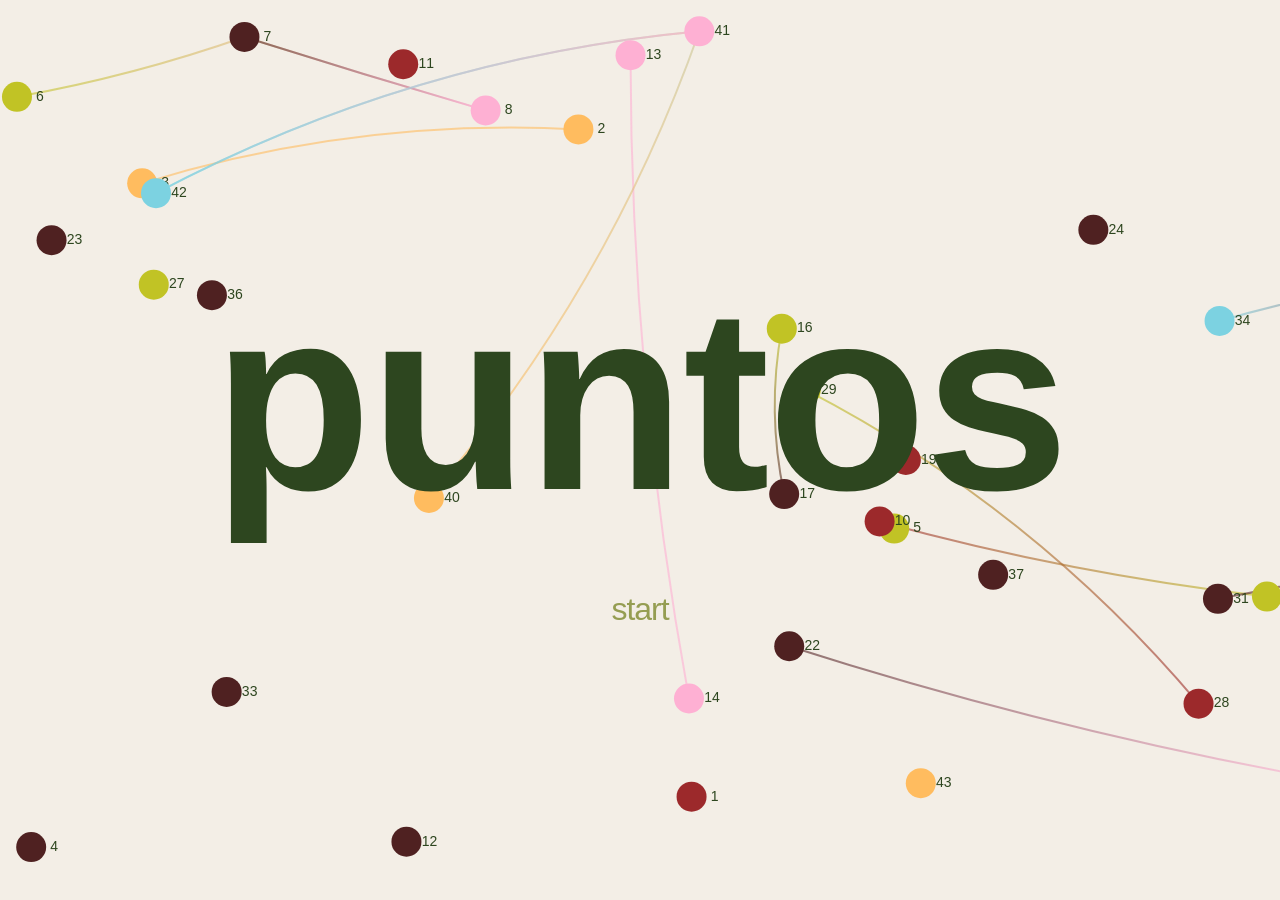
==== index.html @ 8bb9cce9 "Initial commit - PUNTOS connect the dots game" ====
<!DOCTYPE html>
<html lang="en">
<head>
    <meta charset="UTF-8">
    <meta name="viewport" content="width=device-width, initial-scale=1.0">
    <title>Connect the Dots Game</title>
    <style>
        @font-face {
            font-family: 'Gill Sans Ultra Bold';
            src: local('Gill Sans Ultra Bold'), local('GillSans-UltraBold');
            font-weight: 800;
            font-style: normal;
        }

        @font-face {
            font-family: 'DM Sans';
            src: url('file:///C:/Windows/Fonts/DM Sans/DM Sans Medium.ttf') format('truetype'),
                 url('file:///C:/Windows/Fonts/DM Sans/DMSans-Medium.ttf') format('truetype'),
                 url('file:///C:/Windows/Fonts/DM Sans/DMSansMedium.ttf') format('truetype'),
                 url('file:///C:/Windows/Fonts/DM Sans/DM Sans Medium.otf') format('opentype'),
                 url('file:///C:/Windows/Fonts/DM Sans/DMSans-Medium.otf') format('opentype'),
                 url('file:///C:/Windows/Fonts/DM Sans/DMSansMedium.otf') format('opentype'),
                 local('DM Sans Medium'),
                 local('DMSans-Medium');
            font-weight: 500;
            font-style: normal;
        }

        * {
            margin: 0;
            padding: 0;
            box-sizing: border-box;
        }

        body {
            font-family: 'Gill Sans MT', 'Gill Sans', sans-serif;
            background: #F3EEE6;
            min-height: 100vh;
            display: flex;
            justify-content: center;
            align-items: center;
            color: #2c3e50;
            margin: 0;
            padding: 0;
        }

        #menu-screen {
            text-align: center;
            padding: 40px;
            width: 100vw;
            height: 100vh;
            position: relative;
            overflow: hidden;
            display: flex;
            flex-direction: column;
            justify-content: center;
            align-items: center;
        }

        #background-canvas {
            position: fixed;
            top: 0;
            left: 0;
            width: 100vw;
            height: 100vh;
            z-index: -1;
            pointer-events: none;
        }

        #menu-screen h1,
        #menu-screen .subtitle,
        #menu-screen .difficulty-buttons {
            position: relative;
            z-index: 10;
        }

        h1 {
            font-family: 'Gill Sans Ultra Bold', 'Gill Sans', sans-serif;
            font-size: 260px;
            font-weight: 800;
            margin-bottom: 20px;
            color: #2D461F;
            letter-spacing: -2px;
            text-transform: lowercase;
        }

        .subtitle {
            font-size: 32px;
            margin-bottom: 80px;
            color: #959D52;
            font-family: 'DM Sans', sans-serif;
            font-weight: 500;
            letter-spacing: -1px;
            text-transform: lowercase;
            display: none;
        }

        .difficulty-buttons {
            display: flex;
            flex-direction: row;
            gap: 15px;
            justify-content: center;
            align-items: center;
            margin: 0 auto;
        }

        .difficulty-btn {
            padding: 20px 50px;
            font-size: 32px;
            font-family: 'DM Sans', sans-serif;
            font-weight: 500;
            background: transparent;
            color: #959D52;
            border: 2px solid transparent;
            cursor: pointer;
            transition: border 0.3s ease;
            position: relative;
            text-transform: lowercase;
            letter-spacing: -1px;
        }

        .difficulty-btn:hover {
            border: 2px solid #959D52;
        }

        .difficulty-btn.selected {
            background: #959D52;
            color: #F1E9DA;
            border: 2px solid #959D52;
        }

        .level-icon {
            position: absolute;
            top: 50%;
            left: 50%;
            transform: translate(-50%, -50%);
            width: 195px;
            height: 195px;
            opacity: 0;
            transition: opacity 0.3s ease 0.1s, transform 0.1s ease;
            pointer-events: none;
            display: none;
        }

        .difficulty-btn:hover .level-icon {
            opacity: 0;
            display: none;
        }

        .easy-btn {
            /* No special styling needed */
        }

        .medium-btn {
            /* No special styling needed */
        }

        .hard-btn {
            /* No special styling needed */
        }

        .difficulty-info {
            display: none;
        }

        #game-screen {
            display: none;
            position: relative;
            width: 100vw;
            height: 100vh;
            padding: 0;
            justify-content: center;
            align-items: center;
        }

        #game-header {
            position: absolute;
            top: 45px;
            left: 55px;
            text-align: left;
        }

        #game-header h2 {
            font-family: 'Gill Sans Ultra Bold', 'Gill Sans', sans-serif;
            font-size: 96px;
            font-weight: 800;
            margin: 0;
            margin-bottom: 10px;
            color: #2D461F;
            line-height: 1;
            white-space: nowrap;
            letter-spacing: -2px;
            text-transform: lowercase;
        }

        #progress {
            position: relative;
            font-family: 'DM Sans', sans-serif;
            font-size: 32px;
            font-weight: 500;
            background: transparent;
            color: #959D52;
            padding: 0;
            padding-left: 30px;
            margin: 0;
            border-radius: 0;
            text-align: left;
            white-space: nowrap;
            letter-spacing: -1px;
            text-transform: lowercase;
        }

        #progress::before {
            content: '';
            position: absolute;
            left: 0;
            top: 50%;
            transform: translateY(-50%);
            width: 17px;
            height: 17px;
            background-color: #2D461F;
            border-radius: 50%;
        }

        #game-canvas {
            background: transparent;
            cursor: crosshair;
            width: 85vw;
            height: 70vh;
            max-width: 1000px;
            max-height: 600px;
            position: absolute;
            top: 50%;
            left: 50%;
            transform: translate(-50%, -50%);
        }

        #back-btn {
            position: fixed;
            top: 80px;
            right: 55px;
            margin: 0;
            padding: 12px 30px;
            font-size: 32px;
            font-family: 'DM Sans', sans-serif;
            font-weight: 500;
            background: transparent;
            color: #959D52;
            border: 2px solid transparent;
            cursor: pointer;
            transition: border 0.3s ease;
            text-transform: lowercase;
            letter-spacing: -1px;
        }

        #back-btn:hover {
            border: 2px solid #959D52;
        }

        #back-btn:hover {
            border: 2px solid #8B7355;
        }

        #completion-message {
            display: none;
            position: fixed;
            top: 50%;
            left: 50%;
            transform: translate(-50%, -50%);
            background: #ffffff;
            color: #4caf50;
            padding: 40px 60px;
            border-radius: 20px;
            box-shadow: 0 8px 32px rgba(0, 0, 0, 0.2);
            border: 3px solid #4caf50;
            text-align: center;
            font-size: 2em;
            font-weight: bold;
            animation: popIn 0.5s ease;
        }

        @keyframes popIn {
            0% {
                transform: translate(-50%, -50%) scale(0);
            }
            100% {
                transform: translate(-50%, -50%) scale(1);
            }
        }

        .dot {
            stroke: white;
            stroke-width: 2;
            cursor: pointer;
            transition: all 0.2s ease;
        }

        .dot:hover {
            r: 8;
        }

        .dot.connected {
            /* Removed brightness filter to keep dots vibrant */
        }

        .dot-number {
            font-family: 'Gill Sans MT', 'Gill Sans', sans-serif;
            font-weight: bold;
            fill: #2c3e50;
            pointer-events: none;
            user-select: none;
            font-size: 11px;
        }

        .line {
            stroke-width: 3;
            stroke-linecap: round;
            fill: none;
        }

        .illustration-line {
            stroke: #2c3e50;
            stroke-width: 2;
            stroke-linecap: round;
            fill: none;
            opacity: 0;
            transition: opacity 1s ease;
        }

        .illustration-line.revealed {
            opacity: 1;
        }
    </style>
</head>
<body>
    <!-- Menu Screen -->
    <div id="menu-screen">
        <canvas id="background-canvas"></canvas>
        <h1>PUNTOS</h1>
        <p class="subtitle">choose your level!</p>
        <div class="difficulty-buttons">
            <button class="difficulty-btn medium-btn" onclick="startGame('medium')">
                <span>start</span>
            </button>
        </div>
    </div>

    <!-- Game Screen -->
    <div id="game-screen">
        <div id="game-header">
            <h2 id="level-title">Connect the Dots</h2>
            <div id="progress">Connect: <span id="current-number">1</span> / <span id="total-dots">0</span></div>
        </div>
        <svg id="game-canvas" width="1400" height="900" viewBox="200 100 1200 1000" preserveAspectRatio="xMidYMid meet"></svg>
        <button id="back-btn" onclick="backToMenu()">back to menu</button>
    </div>

    <!-- Completion Message -->
    <div id="completion-message">
        🎉 Amazing! You did it! 🎉
    </div>

    <script>
        let currentDot = 1;
        let totalDots = 0;
        let dots = [];
        let lines = [];
        let difficulty = '';
        let isDrawing = false;
        let currentLine = null;
        let lastConnectedDot = null;
        let trailPoints = [];
        let audioContext = null;

        // Level data with dot coordinates
        const levels = {
            easy: {
                title: "easy",
                dots: []
            },
            medium: {
                title: "intermediate: cat",
                dots: [
                    {x: 624, y: 206},
                    {x: 674, y: 182},
                    {x: 700, y: 232},
                    {x: 674, y: 286},
                    {x: 640, y: 338},
                    {x: 598, y: 380},
                    {x: 548, y: 418},
                    {x: 494, y: 448},
                    {x: 446, y: 484},
                    {x: 434, y: 540},
                    {x: 466, y: 592},
                    {x: 488, y: 546},
                    {x: 526, y: 498},
                    {x: 574, y: 462},
                    {x: 630, y: 436},
                    {x: 688, y: 418},
                    {x: 748, y: 408},
                    {x: 810, y: 406},
                    {x: 870, y: 410},
                    {x: 930, y: 422},
                    {x: 988, y: 442},
                    {x: 1036, y: 458},
                    {x: 1048, y: 400},
                    {x: 1050, y: 348},
                    {x: 1058, y: 290},
                    {x: 1100, y: 328},
                    {x: 1150, y: 336},
                    {x: 1204, y: 342},
                    {x: 1240, y: 294},
                    {x: 1266, y: 332},
                    {x: 1244, y: 386},
                    {x: 1264, y: 442},
                    {x: 1254, y: 502},
                    {x: 1214, y: 548},
                    {x: 1172, y: 588},
                    {x: 1140, y: 640},
                    {x: 1110, y: 694},
                    {x: 1126, y: 748},
                    {x: 1152, y: 804},
                    {x: 1180, y: 858},
                    {x: 1206, y: 914},
                    {x: 1232, y: 968},
                    {x: 1252, y: 1020},
                    {x: 1192, y: 1020},
                    {x: 1134, y: 1012},
                    {x: 1108, y: 958},
                    {x: 1082, y: 902},
                    {x: 1054, y: 848},
                    {x: 1028, y: 802},
                    {x: 1000, y: 856},
                    {x: 974, y: 912},
                    {x: 948, y: 966},
                    {x: 920, y: 1020},
                    {x: 858, y: 1020},
                    {x: 806, y: 1014},
                    {x: 832, y: 960},
                    {x: 858, y: 904},
                    {x: 886, y: 850},
                    {x: 890, y: 810},
                    {x: 830, y: 816},
                    {x: 768, y: 816},
                    {x: 708, y: 810},
                    {x: 702, y: 838},
                    {x: 728, y: 894},
                    {x: 754, y: 948},
                    {x: 782, y: 1004},
                    {x: 746, y: 1020},
                    {x: 684, y: 1020},
                    {x: 650, y: 978},
                    {x: 622, y: 922},
                    {x: 596, y: 868},
                    {x: 570, y: 812},
                    {x: 542, y: 836},
                    {x: 516, y: 892},
                    {x: 490, y: 946},
                    {x: 462, y: 1002},
                    {x: 412, y: 1020},
                    {x: 352, y: 1020},
                    {x: 354, y: 980},
                    {x: 380, y: 924},
                    {x: 408, y: 870},
                    {x: 434, y: 814},
                    {x: 460, y: 760},
                    {x: 484, y: 706},
                    {x: 432, y: 672},
                    {x: 390, y: 628},
                    {x: 360, y: 574},
                    {x: 350, y: 514},
                    {x: 366, y: 456},
                    {x: 406, y: 410},
                    {x: 458, y: 376},
                    {x: 510, y: 346},
                    {x: 558, y: 308},
                    {x: 596, y: 260}
                ]
            },
            hard: {
                title: "hard",
                dots: []
            }
        };

        // Initialize audio context for sound effects
        function initAudio() {
            if (!audioContext) {
                audioContext = new (window.AudioContext || window.webkitAudioContext)();
            }
        }

        // Play specific melodic sequence for final animation
        // Inspired by Einaudi's "Experience" - clear narrative arc
        function playFinalMelodyNote(index) {
            initAudio();

            const now = audioContext.currentTime;
            const duration = 2.2;

            // Melody with emotional arc: peaceful beginning → building → climax → resolution
            const melodySequence = [
                // BEGINNING - Peaceful and simple (measures 1-4)
                [220.00, 329.63, 440.00],    // Am: A3, E4, A4 - opening, tranquil
                [220.00, 329.63, 440.00],    // Am - establishing peace
                [174.61, 261.63, 349.23],    // F: F3, C4, F4 - gentle warmth
                [196.00, 293.66, 392.00],    // G: G3, D4, G4 - subtle lift

                // DEVELOPMENT - Adding emotion (measures 5-8)
                [220.00, 329.63, 440.00],    // Am - returning with feeling
                [261.63, 392.00, 523.25],    // C: C4, G4, C5 - brightening
                [293.66, 440.00, 587.33],    // Dm: D4, A4, D5 - deepening emotion
                [329.63, 493.88, 659.25],    // Em: E4, B4, E5 - rising intensity

                // CLIMAX - Emotional peak (measures 9-12)
                [349.23, 523.25, 698.46],    // F: F4, C5, F5 - powerful
                [392.00, 587.33, 783.99],    // G: G4, D5, G5 - soaring
                [440.00, 659.25, 880.00],    // Am: A4, E5, A5 - PEAK moment
                [392.00, 587.33, 783.99],    // G - sustaining the emotion

                // RESOLUTION - Gentle return home (measures 13-16)
                [349.23, 523.25, 698.46],    // F - beginning descent
                [261.63, 392.00, 523.25],    // C - calming down
                [293.66, 440.00, 587.33],    // Dm - settling
                [220.00, 329.63, 440.00],    // Am - peaceful resolution, home
            ];

            // Cycle through the melody sequence
            const notes = melodySequence[index % melodySequence.length];

            // Dynamic volume based on position in arc (crescendo to climax, then diminuendo)
            const arcPosition = index % melodySequence.length;
            let dynamicMultiplier = 1.0;
            if (arcPosition < 4) dynamicMultiplier = 0.7; // quiet beginning
            else if (arcPosition < 8) dynamicMultiplier = 0.9; // building
            else if (arcPosition < 12) dynamicMultiplier = 1.2; // climax (louder)
            else dynamicMultiplier = 0.8; // resolution (gentle)

            notes.forEach((frequency, noteIndex) => {
                const harmonics = [1, 2, 3, 4];
                const volumes = [1, 0.4, 0.25, 0.15];

                harmonics.forEach((harmonic, idx) => {
                    const osc = audioContext.createOscillator();
                    const gain = audioContext.createGain();

                    osc.type = 'sine';
                    osc.frequency.value = frequency * harmonic;

                    const volume = volumes[idx] * 0.028 * dynamicMultiplier;
                    const noteDelay = noteIndex * 0.05;

                    gain.gain.setValueAtTime(0, now + noteDelay);
                    gain.gain.linearRampToValueAtTime(volume, now + noteDelay + 0.025);
                    gain.gain.exponentialRampToValueAtTime(volume * 0.5, now + noteDelay + 0.25);
                    gain.gain.exponentialRampToValueAtTime(0.001, now + noteDelay + duration);

                    osc.connect(gain);
                    gain.connect(audioContext.destination);

                    osc.start(now + noteDelay);
                    osc.stop(now + noteDelay + duration);
                });
            });
        }

        // Play mystical angelic harp sound
        function playHarpSound() {
            initAudio();

            const now = audioContext.currentTime;
            const duration = 2.0; // Longer for more ethereal, angelic sound

            // Mystical and angelic chord voicings - softer, more open intervals
            const angelicChords = [
                [261.63, 293.66, 392.00], // Csus2: C4, D4, G4 - open and airy
                [293.66, 392.00, 440.00], // Dsus4: D4, G4, A4 - suspended, dreamy
                [329.63, 392.00, 493.88], // Em: E4, G4, B4 - contemplative
                [220.00, 277.18, 329.63, 493.88], // Aadd9: A3, C#4, E4, B4 - shimmering
                [349.23, 440.00, 523.25], // Fmaj: F4, A4, C5 - warm and gentle
                [392.00, 440.00, 587.33], // Gsus2: G4, A4, D5 - floating
                [220.00, 261.63, 329.63, 392.00], // Am7: A3, C4, E4, G4 - mystical
                [293.66, 349.23, 440.00, 523.25], // Dm7: D4, F4, A4, C5 - introspective
                [246.94, 293.66, 369.99], // Bsus2: B3, D4, F#4 - ethereal
                [174.61, 220.00, 261.63], // Fsus2: F3, A3, C4 - deep and calm
                [196.00, 246.94, 293.66, 392.00], // Gmaj7: G3, B3, D4, G4 - celestial
                [164.81, 207.65, 261.63], // Esus2: E3, F#3, C4 - mysterious
                [233.08, 293.66, 349.23], // Bbsus2: Bb3, D4, F4 - soft
                [207.65, 261.63, 329.63], // Asus2: A3, C4, E4 - peaceful
                [277.18, 349.23, 440.00], // C#sus2: C#4, F4, A4 - dreamy
            ];

            // Random selection for unpredictable, mystical feel
            const randomIndex = Math.floor(Math.random() * angelicChords.length);
            const notes = angelicChords[randomIndex];

            notes.forEach((frequency, noteIndex) => {
                // Fewer harmonics for softer, more angelic tone
                const harmonics = [1, 2, 3, 4];
                const volumes = [1, 0.35, 0.2, 0.12];

                harmonics.forEach((harmonic, index) => {
                    const osc = audioContext.createOscillator();
                    const gain = audioContext.createGain();

                    osc.type = 'sine'; // Pure sine for softest, most angelic sound
                    osc.frequency.value = frequency * harmonic;

                    // Very soft volume for gentle, mystical atmosphere
                    const volume = volumes[index] * 0.022;
                    const noteDelay = noteIndex * 0.06; // Slower arpeggio for more ethereal feel

                    gain.gain.setValueAtTime(0, now + noteDelay);
                    gain.gain.linearRampToValueAtTime(volume, now + noteDelay + 0.02); // Gentler attack
                    gain.gain.exponentialRampToValueAtTime(volume * 0.5, now + noteDelay + 0.2); // Softer decay
                    gain.gain.exponentialRampToValueAtTime(0.001, now + noteDelay + duration);

                    osc.connect(gain);
                    gain.connect(audioContext.destination);

                    osc.start(now + noteDelay);
                    osc.stop(now + noteDelay + duration);
                });
            });
        }

        function generateButterflyDots() {
            // Butterfly with 60 dots, excellent spacing
            const dots = [
                // Body (vertical center line) - 6 dots
                {x: 400, y: 200}, // 1 - head
                {x: 400, y: 260}, // 2
                {x: 400, y: 320}, // 3
                {x: 400, y: 380}, // 4
                {x: 400, y: 440}, // 5
                {x: 400, y: 500}, // 6 - tail

                // Left upper wing (9 dots around wing)
                {x: 360, y: 250}, // 7
                {x: 310, y: 230}, // 8
                {x: 260, y: 240}, // 9
                {x: 220, y: 270}, // 10
                {x: 200, y: 320}, // 11
                {x: 220, y: 370}, // 12
                {x: 270, y: 400}, // 13
                {x: 320, y: 400}, // 14
                {x: 360, y: 370}, // 15

                // Right upper wing (9 dots, mirror)
                {x: 440, y: 250}, // 16
                {x: 490, y: 230}, // 17
                {x: 540, y: 240}, // 18
                {x: 580, y: 270}, // 19
                {x: 600, y: 320}, // 20
                {x: 580, y: 370}, // 21
                {x: 530, y: 400}, // 22
                {x: 480, y: 400}, // 23
                {x: 440, y: 370}, // 24

                // Decorative spots on left upper wing
                {x: 280, y: 300}, // 25
                {x: 310, y: 340}, // 26

                // Decorative spots on right upper wing
                {x: 520, y: 300}, // 27
                {x: 490, y: 340}, // 28

                // Left lower wing (10 dots)
                {x: 360, y: 410}, // 29
                {x: 330, y: 440}, // 30
                {x: 300, y: 475}, // 31
                {x: 280, y: 515}, // 32
                {x: 275, y: 555}, // 33
                {x: 300, y: 585}, // 34
                {x: 340, y: 595}, // 35
                {x: 375, y: 575}, // 36
                {x: 390, y: 540}, // 37
                {x: 385, y: 500}, // 38

                // Right lower wing (10 dots, mirror)
                {x: 440, y: 410}, // 39
                {x: 470, y: 440}, // 40
                {x: 500, y: 475}, // 41
                {x: 520, y: 515}, // 42
                {x: 525, y: 555}, // 43
                {x: 500, y: 585}, // 44
                {x: 460, y: 595}, // 45
                {x: 425, y: 575}, // 46
                {x: 410, y: 540}, // 47
                {x: 415, y: 500}, // 48

                // Decorative spots on left lower wing
                {x: 320, y: 525}, // 49
                {x: 350, y: 550}, // 50

                // Decorative spots on right lower wing
                {x: 480, y: 525}, // 51
                {x: 450, y: 550}, // 52

                // Left antenna
                {x: 380, y: 180}, // 53
                {x: 360, y: 150}, // 54
                {x: 350, y: 120}, // 55

                // Back to head
                {x: 400, y: 200}, // 56

                // Right antenna
                {x: 420, y: 180}, // 57
                {x: 440, y: 150}, // 58
                {x: 450, y: 120}  // 59
            ];
            return dots;
        }

        function startGame(level) {
            difficulty = level;
            const levelData = levels[level];

            // Switch screens
            document.getElementById('menu-screen').style.display = 'none';
            document.getElementById('game-screen').style.display = 'flex';

            // Set up game
            document.getElementById('level-title').textContent = levelData.title;
            currentDot = 1;
            dots = levelData.dots;
            totalDots = dots.length;
            document.getElementById('total-dots').textContent = totalDots;
            document.getElementById('current-number').textContent = currentDot;

            // Clear and draw canvas
            const svg = document.getElementById('game-canvas');
            svg.innerHTML = '';
            lines = [];

            // Add cat detail image (only for medium/cat level)
            if (level === 'medium') {
                const catImage = document.createElementNS('http://www.w3.org/2000/svg', 'image');
                catImage.setAttribute('href', './assets/cat-outline.svg?v=3');
                catImage.setAttribute('x', '-460');
                catImage.setAttribute('y', '-396');
                catImage.setAttribute('width', '2374');
                catImage.setAttribute('height', '2157');
                catImage.setAttribute('preserveAspectRatio', 'xMidYMid meet');
                svg.appendChild(catImage);
            }

            // Colors from the animation
            const dotColors = ['#FFBC5F', '#7CD2E1', '#C1C325', '#FEB0D3', '#9C292B', '#4F2121'];

            // Draw dots with numbers
            dots.forEach((dot, index) => {
                const dotNumber = index + 1;

                // Pick a random color
                const randomColor = dotColors[Math.floor(Math.random() * dotColors.length)];

                // Create dot circle
                const circle = document.createElementNS('http://www.w3.org/2000/svg', 'circle');
                circle.setAttribute('cx', dot.x);
                circle.setAttribute('cy', dot.y);
                circle.setAttribute('r', '11');
                circle.setAttribute('fill', randomColor);
                circle.classList.add('dot');
                circle.setAttribute('data-number', dotNumber);
                svg.appendChild(circle);

                // Create number label
                const text = document.createElementNS('http://www.w3.org/2000/svg', 'text');
                text.setAttribute('x', dot.x);
                text.setAttribute('y', dot.y - 10);
                text.setAttribute('text-anchor', 'middle');
                text.setAttribute('font-size', '11');
                text.classList.add('dot-number');
                text.textContent = dotNumber;
                svg.appendChild(text);
            });

            // Add drawing event listeners
            svg.addEventListener('mousedown', startDrawing);
            svg.addEventListener('mousemove', draw);
            svg.addEventListener('mouseup', stopDrawing);
            svg.addEventListener('mouseleave', stopDrawing);

            // Touch support for mobile
            svg.addEventListener('touchstart', handleTouchStart);
            svg.addEventListener('touchmove', handleTouchMove);
            svg.addEventListener('touchend', stopDrawing);
        }

        function startDrawing(event) {
            const target = event.target;

            // If clicking on the current dot, connect it first
            if (target.classList.contains('dot')) {
                const dotNumber = parseInt(target.getAttribute('data-number'));
                if (dotNumber === currentDot) {
                    isDrawing = true;
                    connectDot(target);
                    return;
                }
            }

            // Allow starting from anywhere on canvas if we have a last connected dot
            if (lastConnectedDot && currentDot <= totalDots) {
                isDrawing = true;
            }
        }

        function draw(event) {
            if (!isDrawing) return;

            const svg = document.getElementById('game-canvas');

            // Convert screen coordinates to SVG coordinates using SVG's built-in method
            const pt = svg.createSVGPoint();
            pt.x = event.clientX;
            pt.y = event.clientY;
            const svgP = pt.matrixTransform(svg.getScreenCTM().inverse());
            const x = svgP.x;
            const y = svgP.y;

            // Add point to trail (only if moved enough to avoid too many points)
            if (trailPoints.length === 0 ||
                Math.abs(trailPoints[trailPoints.length - 1].x - x) > 10 ||
                Math.abs(trailPoints[trailPoints.length - 1].y - y) > 10) {
                trailPoints.push({x, y});
            }

            // Update or create current drawing trail
            if (currentLine) {
                // Update polyline with all trail points
                const pointsString = trailPoints.map(p => `${p.x},${p.y}`).join(' ');
                currentLine.setAttribute('points', pointsString);
            } else if (lastConnectedDot) {
                // Create temporary trail from last dot
                trailPoints = [{x: lastConnectedDot.x, y: lastConnectedDot.y}, {x, y}];
                currentLine = document.createElementNS('http://www.w3.org/2000/svg', 'polyline');
                const pointsString = trailPoints.map(p => `${p.x},${p.y}`).join(' ');
                currentLine.setAttribute('points', pointsString);
                currentLine.classList.add('line');
                currentLine.style.opacity = '0.5';
                currentLine.style.fill = 'none';
                svg.appendChild(currentLine);
            }

            // Check if hovering over the next dot
            const target = document.elementFromPoint(event.clientX, event.clientY);
            if (target && target.classList.contains('dot')) {
                const dotNumber = parseInt(target.getAttribute('data-number'));
                if (dotNumber === currentDot) {
                    connectDot(target);
                }
            }
        }

        function handleTouchStart(event) {
            event.preventDefault();
            const touch = event.touches[0];
            const target = document.elementFromPoint(touch.clientX, touch.clientY);

            // If touching the current dot, connect it first
            if (target && target.classList.contains('dot')) {
                const dotNumber = parseInt(target.getAttribute('data-number'));
                if (dotNumber === currentDot) {
                    isDrawing = true;
                    connectDot(target);
                    return;
                }
            }

            // Allow starting from anywhere on canvas if we have a last connected dot
            if (lastConnectedDot && currentDot <= totalDots) {
                isDrawing = true;
            }
        }

        function handleTouchMove(event) {
            event.preventDefault();
            if (!isDrawing) return;

            const touch = event.touches[0];
            const svg = document.getElementById('game-canvas');

            // Convert screen coordinates to SVG coordinates using SVG's built-in method
            const pt = svg.createSVGPoint();
            pt.x = touch.clientX;
            pt.y = touch.clientY;
            const svgP = pt.matrixTransform(svg.getScreenCTM().inverse());
            const x = svgP.x;
            const y = svgP.y;

            // Add point to trail
            if (trailPoints.length === 0 ||
                Math.abs(trailPoints[trailPoints.length - 1].x - x) > 10 ||
                Math.abs(trailPoints[trailPoints.length - 1].y - y) > 10) {
                trailPoints.push({x, y});
            }

            // Update or create current drawing trail
            if (currentLine) {
                const pointsString = trailPoints.map(p => `${p.x},${p.y}`).join(' ');
                currentLine.setAttribute('points', pointsString);
            } else if (lastConnectedDot) {
                trailPoints = [{x: lastConnectedDot.x, y: lastConnectedDot.y}, {x, y}];
                currentLine = document.createElementNS('http://www.w3.org/2000/svg', 'polyline');
                const pointsString = trailPoints.map(p => `${p.x},${p.y}`).join(' ');
                currentLine.setAttribute('points', pointsString);
                currentLine.classList.add('line');
                currentLine.style.opacity = '0.5';
                currentLine.style.fill = 'none';
                svg.appendChild(currentLine);
            }

            // Check if hovering over the next dot
            const target = document.elementFromPoint(touch.clientX, touch.clientY);
            if (target && target.classList.contains('dot')) {
                const dotNumber = parseInt(target.getAttribute('data-number'));
                if (dotNumber === currentDot) {
                    connectDot(target);
                }
            }
        }

        function stopDrawing() {
            isDrawing = false;
            if (currentLine) {
                currentLine.remove();
                currentLine = null;
            }
            trailPoints = [];
        }

        function connectDot(dotElement) {
            const dotNumber = parseInt(dotElement.getAttribute('data-number'));

            // Play random mystical harp sound
            playHarpSound();

            // Mark dot as connected
            dotElement.classList.add('connected');

            // Draw permanent trail to this dot (if not the first dot)
            if (currentDot > 1) {
                const svg = document.getElementById('game-canvas');

                // Get current and previous dot elements to extract colors
                const currentDotElement = dotElement;
                const previousDotElement = svg.querySelector(`.dot[data-number="${currentDot - 1}"]`);

                const currentDotColor = currentDotElement.getAttribute('fill');
                const previousDotColor = previousDotElement.getAttribute('fill');

                // Get exact coordinates of both dots
                const currentDotX = parseFloat(currentDotElement.getAttribute('cx'));
                const currentDotY = parseFloat(currentDotElement.getAttribute('cy'));
                const previousDotX = parseFloat(previousDotElement.getAttribute('cx'));
                const previousDotY = parseFloat(previousDotElement.getAttribute('cy'));

                // Remove temporary line if it exists
                if (currentLine) {
                    currentLine.remove();
                    currentLine = null;
                }

                // Create unique gradient for this line
                const gradientId = `gradient-${currentDot - 1}-${currentDot}`;
                const gradient = document.createElementNS('http://www.w3.org/2000/svg', 'linearGradient');
                gradient.setAttribute('id', gradientId);
                gradient.setAttribute('x1', previousDotX);
                gradient.setAttribute('y1', previousDotY);
                gradient.setAttribute('x2', currentDotX);
                gradient.setAttribute('y2', currentDotY);
                gradient.setAttribute('gradientUnits', 'userSpaceOnUse');

                const stop1 = document.createElementNS('http://www.w3.org/2000/svg', 'stop');
                stop1.setAttribute('offset', '0%');
                stop1.setAttribute('stop-color', previousDotColor);

                const stop2 = document.createElementNS('http://www.w3.org/2000/svg', 'stop');
                stop2.setAttribute('offset', '100%');
                stop2.setAttribute('stop-color', currentDotColor);

                gradient.appendChild(stop1);
                gradient.appendChild(stop2);
                svg.appendChild(gradient);

                // Create permanent straight line from previous dot to current dot
                const permanentLine = document.createElementNS('http://www.w3.org/2000/svg', 'line');
                permanentLine.setAttribute('x1', previousDotX);
                permanentLine.setAttribute('y1', previousDotY);
                permanentLine.setAttribute('x2', currentDotX);
                permanentLine.setAttribute('y2', currentDotY);
                permanentLine.classList.add('line');
                permanentLine.setAttribute('stroke', `url(#${gradientId})`);
                permanentLine.style.fill = 'none';
                permanentLine.style.opacity = '1';
                svg.insertBefore(permanentLine, svg.firstChild);
                lines.push(permanentLine);

                trailPoints = [];
            }

            // Update last connected dot position
            lastConnectedDot = dots[currentDot - 1];

            // Move to next dot
            currentDot++;
            document.getElementById('current-number').textContent = currentDot;

            // Check if completed
            if (currentDot > totalDots) {
                stopDrawing();
                completeGame();
            }
        }

        function completeGame() {
            const svg = document.getElementById('game-canvas');
            const allDots = svg.querySelectorAll('.dot');
            const allNumbers = svg.querySelectorAll('.dot-number');

            // Animate dots with pulse effect one by one
            let delay = 0;
            allDots.forEach((dot, index) => {
                setTimeout(() => {
                    const originalRadius = parseFloat(dot.getAttribute('r'));

                    // Play specific melody note from composed sequence
                    playFinalMelodyNote(index);

                    // Grow animation
                    dot.style.transition = 'all 0.15s ease-out';
                    dot.setAttribute('r', originalRadius * 1.6);

                    // Shrink back to original
                    setTimeout(() => {
                        dot.style.transition = 'all 0.15s ease-in';
                        dot.setAttribute('r', originalRadius);
                    }, 150);

                    // If this is the last dot, transition to final image
                    if (index === allDots.length - 1) {
                        setTimeout(() => {
                            // Hide all dots and numbers
                            allDots.forEach(d => d.style.opacity = '0');
                            allNumbers.forEach(n => n.style.opacity = '0');

                            // Hide lines with fade out
                            lines.forEach(line => {
                                line.style.transition = 'opacity 0.5s ease';
                                line.style.opacity = '0';
                            });

                            // Hide the background cat outline image
                            const bgImage = svg.querySelector('image');
                            if (bgImage) {
                                bgImage.style.transition = 'opacity 0.5s ease';
                                bgImage.style.opacity = '0';
                            }

                            // Show final cat image with fade in
                            setTimeout(() => {
                                const finalImage = document.createElementNS('http://www.w3.org/2000/svg', 'image');
                                finalImage.setAttribute('href', './assets/cat-outline-final.svg?v=2');
                                finalImage.setAttribute('x', '-460');
                                finalImage.setAttribute('y', '-451');
                                finalImage.setAttribute('width', '2374');
                                finalImage.setAttribute('height', '2157');
                                finalImage.setAttribute('preserveAspectRatio', 'xMidYMid meet');
                                finalImage.style.opacity = '0';
                                finalImage.style.transition = 'opacity 1s ease';
                                svg.appendChild(finalImage);

                                // Trigger fade in
                                setTimeout(() => {
                                    finalImage.style.opacity = '1';
                                }, 50);
                            }, 500);
                        }, 400);
                    }
                }, delay);
                delay += 60; // 60ms delay between each dot for melodic flow
            });
        }

        function backToMenu() {
            document.getElementById('game-screen').style.display = 'none';
            document.getElementById('menu-screen').style.display = 'flex';
            document.getElementById('completion-message').style.display = 'none';

            // Reset drawing state
            isDrawing = false;
            currentLine = null;
            lastConnectedDot = null;
        }

        // Parallax effect for level icons
        document.addEventListener('mousemove', (e) => {
            const icons = document.querySelectorAll('.level-icon');
            const centerX = window.innerWidth / 2;
            const centerY = window.innerHeight / 2;

            const deltaX = (e.clientX - centerX) / centerX;
            const deltaY = (e.clientY - centerY) / centerY;

            icons.forEach(icon => {
                const moveX = deltaX * 10; // Adjust multiplier for stronger/weaker effect
                const moveY = deltaY * 10;
                icon.style.transform = `translate(calc(-50% + ${moveX}px), calc(-50% + ${moveY}px))`;
            });
        });

        // Background animation for menu screen
        const canvas = document.getElementById('background-canvas');
        const ctx = canvas.getContext('2d');
        let animationDots = [];
        let animationRunning = false;
        let connectionProgress = {};

        function resizeCanvas() {
            const dpr = window.devicePixelRatio || 1;

            // Set the actual size in memory (scaled to account for extra pixel density)
            canvas.width = window.innerWidth * dpr;
            canvas.height = window.innerHeight * dpr;

            // Set the display size (CSS pixels)
            canvas.style.width = window.innerWidth + 'px';
            canvas.style.height = window.innerHeight + 'px';

            // Scale the context to account for devicePixelRatio
            ctx.scale(dpr, dpr);
        }

        // Initialize animated dots
        function initAnimatedDots() {
            animationDots = [];
            const numDots = 45;
            const colors = ['#FFBC5F', '#7CD2E1', '#C1C325', '#FEB0D3', '#9C292B', '#4F2121'];

            for (let i = 1; i <= numDots; i++) {
                const radius = 15;
                const margin = 30; // Extra margin to keep dots well inside
                animationDots.push({
                    number: i,
                    x: Math.random() * (window.innerWidth + 800) - 200,
                    y: margin + Math.random() * (window.innerHeight - margin * 2),
                    speed: 0.8 + Math.random() * 1.2,
                    radius: radius,
                    color: colors[Math.floor(Math.random() * colors.length)],
                    connected: false
                });
            }
        }

        // Draw animated background
        function drawAnimatedBackground() {
            ctx.clearRect(0, 0, canvas.width, canvas.height);

            // Move dots
            animationDots.forEach(dot => {
                dot.x -= dot.speed;

                // Reset dot when it goes off screen
                if (dot.x < -50) {
                    const margin = 30;
                    dot.x = window.innerWidth + 50;
                    dot.y = margin + Math.random() * (window.innerHeight - margin * 2);
                    dot.connected = false;
                }
            });

            // Draw lines connecting consecutive numbers with longer sequences
            ctx.lineWidth = 2;
            ctx.globalAlpha = 0.6;

            for (let i = 0; i < animationDots.length - 1; i++) {
                const startDot = animationDots[i];

                if (startDot.x < -50 || startDot.x > window.innerWidth + 50) continue;

                // Try to create sequences of 2-5 connected dots
                const maxSequenceLength = Math.min(5, animationDots.length - i);
                let sequenceLength = 1;

                // Check how many consecutive dots are close enough to connect
                for (let j = 1; j < maxSequenceLength; j++) {
                    const currentDot = animationDots[i + j - 1];
                    const nextDot = animationDots[i + j];

                    const distance = Math.sqrt(
                        Math.pow(nextDot.x - currentDot.x, 2) +
                        Math.pow(nextDot.y - currentDot.y, 2)
                    );

                    if (distance < 650) {
                        sequenceLength = j + 1;
                    } else {
                        break;
                    }
                }

                const connectionKey = `${i}-${sequenceLength}`;

                // Draw the sequence if it has at least 2 dots
                if (sequenceLength >= 2) {
                    // Initialize or update connection progress
                    if (!connectionProgress[connectionKey]) {
                        connectionProgress[connectionKey] = 0;
                    }
                    connectionProgress[connectionKey] = Math.min(1, connectionProgress[connectionKey] + 0.05);

                    // Use a gradient of colors from the dots in the sequence
                    const gradient = ctx.createLinearGradient(
                        animationDots[i].x,
                        animationDots[i].y,
                        animationDots[i + sequenceLength - 1].x,
                        animationDots[i + sequenceLength - 1].y
                    );
                    gradient.addColorStop(0, animationDots[i].color);
                    gradient.addColorStop(1, animationDots[i + sequenceLength - 1].color);
                    ctx.strokeStyle = gradient;

                    ctx.beginPath();
                    ctx.moveTo(animationDots[i].x, animationDots[i].y);

                    // Draw organic curves between points
                    for (let j = 1; j < sequenceLength; j++) {
                        const progress = connectionProgress[connectionKey];
                        const segmentProgress = Math.max(0, Math.min(1, (progress * sequenceLength) - j + 1));

                        if (segmentProgress > 0) {
                            const currentDot = animationDots[i + j - 1];
                            const nextDot = animationDots[i + j];

                            // Calculate control point for organic curve
                            const midX = (currentDot.x + nextDot.x) / 2;
                            const midY = (currentDot.y + nextDot.y) / 2;

                            // Add slight curve offset perpendicular to the line
                            const dx = nextDot.x - currentDot.x;
                            const dy = nextDot.y - currentDot.y;
                            const dist = Math.sqrt(dx * dx + dy * dy);
                            const curveFactor = dist * 0.1; // Curve intensity

                            // Use dot numbers to create consistent but varied curves
                            const curveVariation = Math.sin(currentDot.number * 0.5) * 0.7 + 0.3;

                            const controlX = midX + (-dy / dist) * curveFactor * curveVariation;
                            const controlY = midY + (dx / dist) * curveFactor * curveVariation;

                            // Interpolate to show progressive drawing
                            const targetX = currentDot.x + (nextDot.x - currentDot.x) * segmentProgress;
                            const targetY = currentDot.y + (nextDot.y - currentDot.y) * segmentProgress;
                            const targetCtrlX = currentDot.x + (controlX - currentDot.x) * segmentProgress;
                            const targetCtrlY = currentDot.y + (controlY - currentDot.y) * segmentProgress;

                            ctx.quadraticCurveTo(targetCtrlX, targetCtrlY, targetX, targetY);
                        }
                    }

                    ctx.stroke();
                } else {
                    // Gradually fade out disconnected sequences
                    if (connectionProgress[connectionKey] && connectionProgress[connectionKey] > 0) {
                        connectionProgress[connectionKey] = Math.max(0, connectionProgress[connectionKey] - 0.05);

                        // Draw the fading connection
                        const gradient = ctx.createLinearGradient(
                            animationDots[i].x,
                            animationDots[i].y,
                            animationDots[Math.min(i + 1, animationDots.length - 1)].x,
                            animationDots[Math.min(i + 1, animationDots.length - 1)].y
                        );
                        gradient.addColorStop(0, animationDots[i].color);
                        gradient.addColorStop(1, animationDots[Math.min(i + 1, animationDots.length - 1)].color);
                        ctx.strokeStyle = gradient;

                        ctx.globalAlpha = 0.6 * connectionProgress[connectionKey];

                        ctx.beginPath();
                        ctx.moveTo(animationDots[i].x, animationDots[i].y);

                        const nextDot = animationDots[Math.min(i + 1, animationDots.length - 1)];
                        const currentDot = animationDots[i];

                        const midX = (currentDot.x + nextDot.x) / 2;
                        const midY = (currentDot.y + nextDot.y) / 2;
                        const dx = nextDot.x - currentDot.x;
                        const dy = nextDot.y - currentDot.y;
                        const dist = Math.sqrt(dx * dx + dy * dy);
                        const curveFactor = dist * 0.1;
                        const curveVariation = Math.sin(currentDot.number * 0.5) * 0.7 + 0.3;
                        const controlX = midX + (-dy / dist) * curveFactor * curveVariation;
                        const controlY = midY + (dx / dist) * curveFactor * curveVariation;

                        const progress = connectionProgress[connectionKey];
                        const targetX = currentDot.x + (nextDot.x - currentDot.x) * progress;
                        const targetY = currentDot.y + (nextDot.y - currentDot.y) * progress;
                        const targetCtrlX = currentDot.x + (controlX - currentDot.x) * progress;
                        const targetCtrlY = currentDot.y + (controlY - currentDot.y) * progress;

                        ctx.quadraticCurveTo(targetCtrlX, targetCtrlY, targetX, targetY);
                        ctx.stroke();

                        ctx.globalAlpha = 0.6;

                        // Clean up when fully faded
                        if (connectionProgress[connectionKey] <= 0) {
                            delete connectionProgress[connectionKey];
                        }
                    }
                }
            }

            // Draw dots
            ctx.globalAlpha = 1.0;
            animationDots.forEach(dot => {
                if (dot.x < window.innerWidth + 50 && dot.x > -50) {
                    // Draw circle with its unique color
                    ctx.fillStyle = dot.color;
                    ctx.beginPath();
                    ctx.arc(dot.x, dot.y, dot.radius, 0, Math.PI * 2);
                    ctx.fill();

                    // Draw number
                    ctx.fillStyle = '#2D461F';
                    ctx.font = '14px "DM Sans", sans-serif';
                    ctx.textAlign = 'center';
                    ctx.textBaseline = 'middle';
                    ctx.fillText(dot.number, dot.x + 23, dot.y);
                }
            });

            if (animationRunning) {
                requestAnimationFrame(drawAnimatedBackground);
            }
        }

        // Start/stop animation based on which screen is visible
        function startBackgroundAnimation() {
            if (!animationRunning) {
                animationRunning = true;
                resizeCanvas();
                initAnimatedDots();
                drawAnimatedBackground();
            }
        }

        function stopBackgroundAnimation() {
            animationRunning = false;
        }

        // Initialize on load
        window.addEventListener('load', () => {
            resizeCanvas();
            startBackgroundAnimation();
        });

        window.addEventListener('resize', () => {
            if (animationRunning) {
                resizeCanvas();
            }
        });

        // Override startGame to stop animation
        const originalStartGame = startGame;
        startGame = function(level) {
            stopBackgroundAnimation();
            originalStartGame(level);
        };

        // Override backToMenu to restart animation
        const originalBackToMenu = backToMenu;
        backToMenu = function() {
            originalBackToMenu();
            startBackgroundAnimation();
        };
    </script>
</body>
</html>
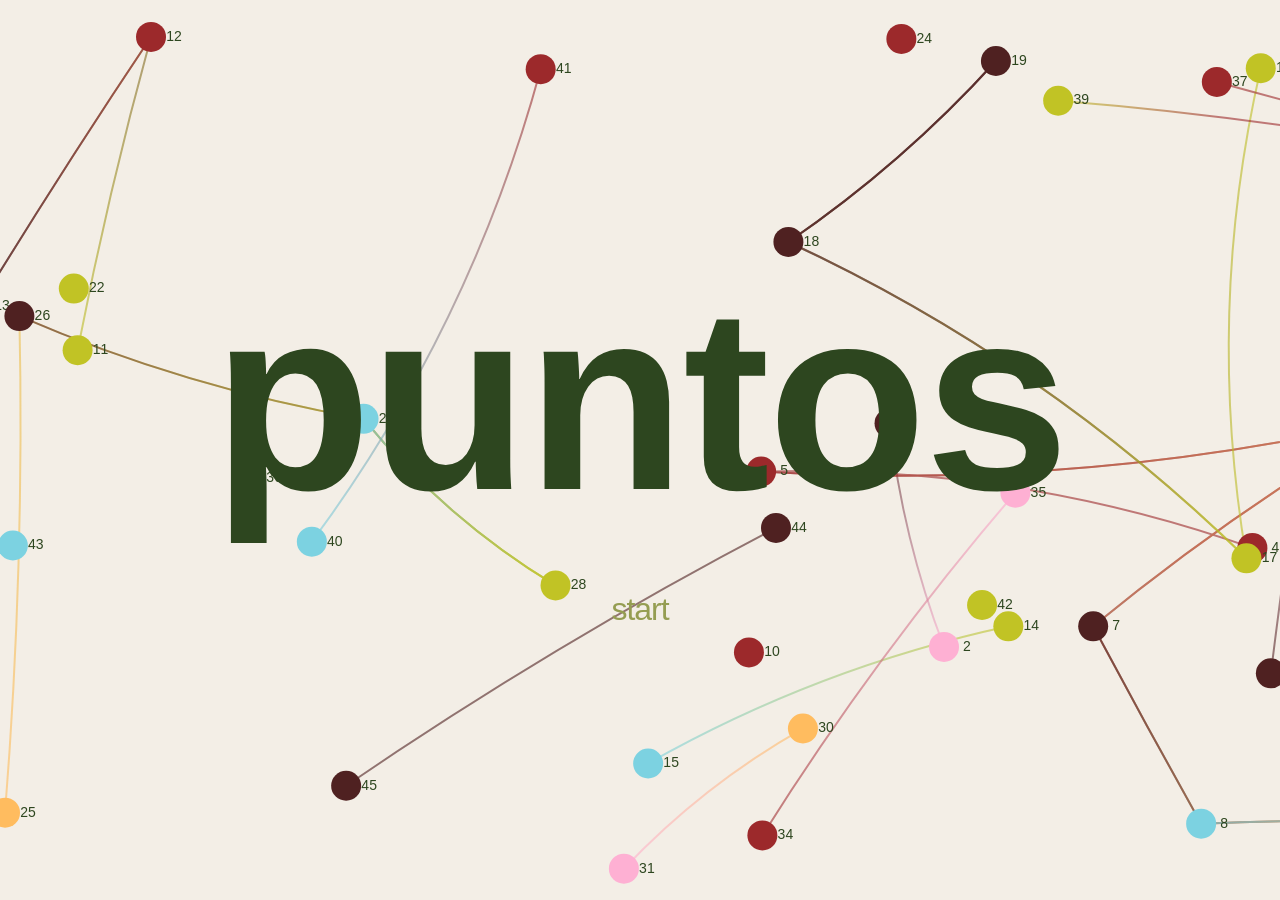
==== commit e86a4bcf: "Fix cat image position" ====
--- a/index.html
+++ b/index.html
@@ -739,7 +739,7 @@
                 const catImage = document.createElementNS('http://www.w3.org/2000/svg', 'image');
                 catImage.setAttribute('href', './assets/cat-outline.svg?v=3');
                 catImage.setAttribute('x', '-460');
-                catImage.setAttribute('y', '-396');
+                catImage.setAttribute('y', '-451');
                 catImage.setAttribute('width', '2374');
                 catImage.setAttribute('height', '2157');
                 catImage.setAttribute('preserveAspectRatio', 'xMidYMid meet');
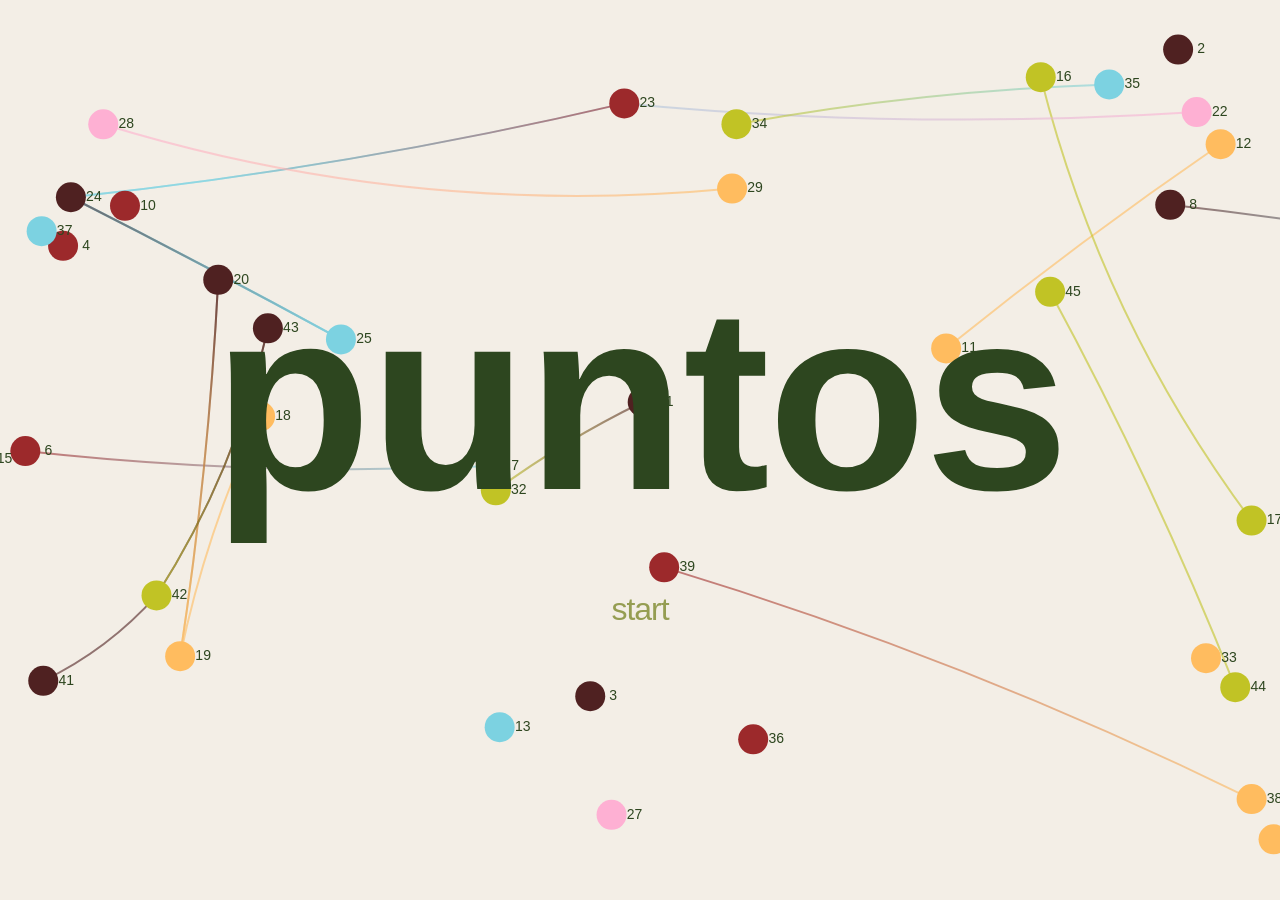
==== commit 4733eab1: "Fix: Make dots clickable by putting image behind them" ====
--- a/index.html
+++ b/index.html
@@ -734,7 +734,7 @@
             svg.innerHTML = '';
             lines = [];
 
-            // Add cat detail image (only for medium/cat level)
+            // Add cat detail image (only for medium/cat level) - insert FIRST so dots are clickable
             if (level === 'medium') {
                 const catImage = document.createElementNS('http://www.w3.org/2000/svg', 'image');
                 catImage.setAttribute('href', './assets/cat-outline.svg?v=3');
@@ -743,7 +743,8 @@
                 catImage.setAttribute('width', '2374');
                 catImage.setAttribute('height', '2157');
                 catImage.setAttribute('preserveAspectRatio', 'xMidYMid meet');
-                svg.appendChild(catImage);
+                catImage.style.pointerEvents = 'none'; // Make image non-interactive
+                svg.insertBefore(catImage, svg.firstChild); // Insert at beginning so dots are on top
             }
 
             // Colors from the animation
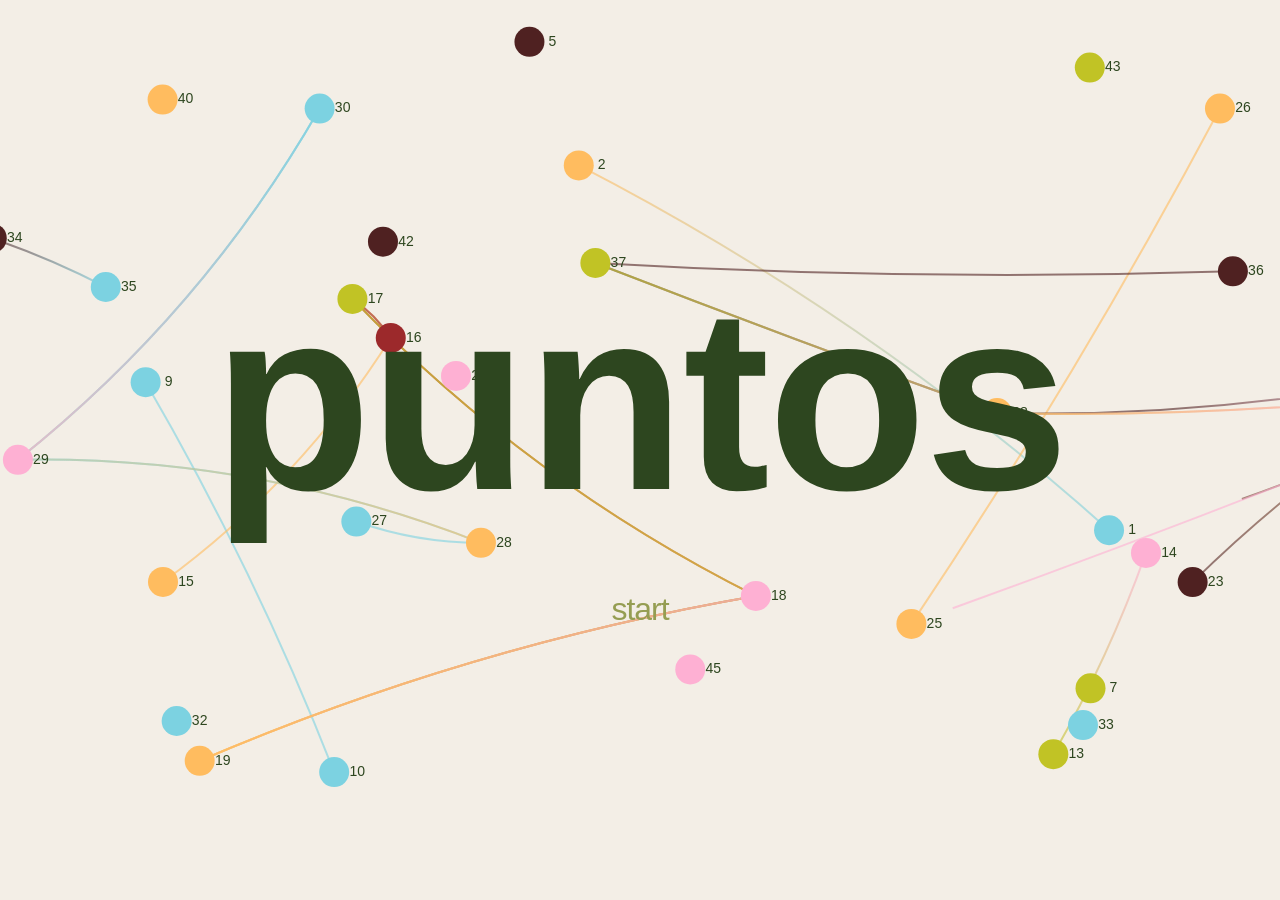
==== commit 7085904b: "Fix font paths for web deployment" ====
--- a/index.html
+++ b/index.html
@@ -14,14 +14,9 @@
 
         @font-face {
             font-family: 'DM Sans';
-            src: url('file:///C:/Windows/Fonts/DM Sans/DM Sans Medium.ttf') format('truetype'),
-                 url('file:///C:/Windows/Fonts/DM Sans/DMSans-Medium.ttf') format('truetype'),
-                 url('file:///C:/Windows/Fonts/DM Sans/DMSansMedium.ttf') format('truetype'),
-                 url('file:///C:/Windows/Fonts/DM Sans/DM Sans Medium.otf') format('opentype'),
-                 url('file:///C:/Windows/Fonts/DM Sans/DMSans-Medium.otf') format('opentype'),
-                 url('file:///C:/Windows/Fonts/DM Sans/DMSansMedium.otf') format('opentype'),
-                 local('DM Sans Medium'),
-                 local('DMSans-Medium');
+            src: local('DM Sans Medium'),
+                 local('DMSans-Medium'),
+                 local('DM Sans');
             font-weight: 500;
             font-style: normal;
         }
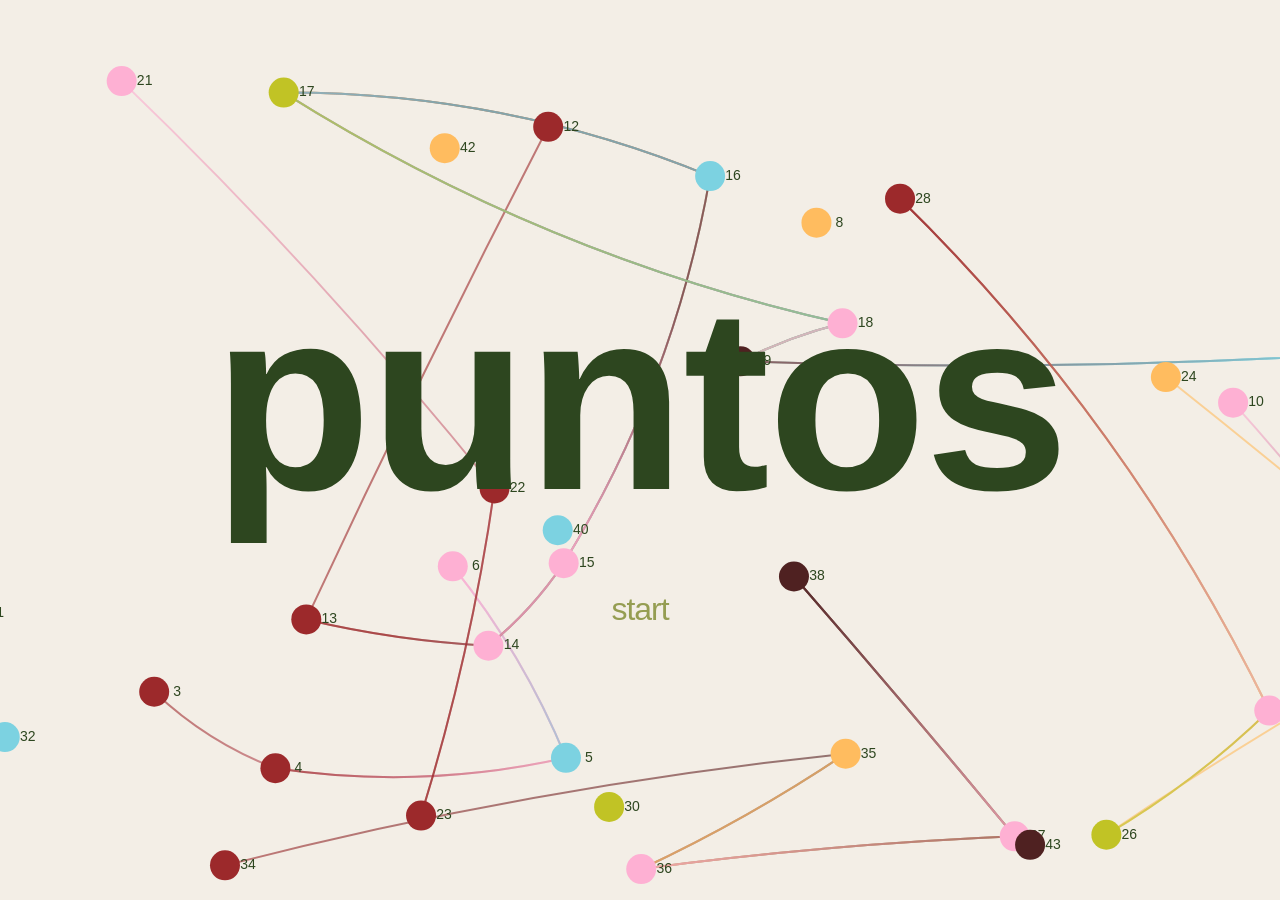
==== commit 893d7f73: "Lower cat image by 40px" ====
--- a/index.html
+++ b/index.html
@@ -734,7 +734,7 @@
                 const catImage = document.createElementNS('http://www.w3.org/2000/svg', 'image');
                 catImage.setAttribute('href', './assets/cat-outline.svg?v=3');
                 catImage.setAttribute('x', '-460');
-                catImage.setAttribute('y', '-451');
+                catImage.setAttribute('y', '-411');
                 catImage.setAttribute('width', '2374');
                 catImage.setAttribute('height', '2157');
                 catImage.setAttribute('preserveAspectRatio', 'xMidYMid meet');
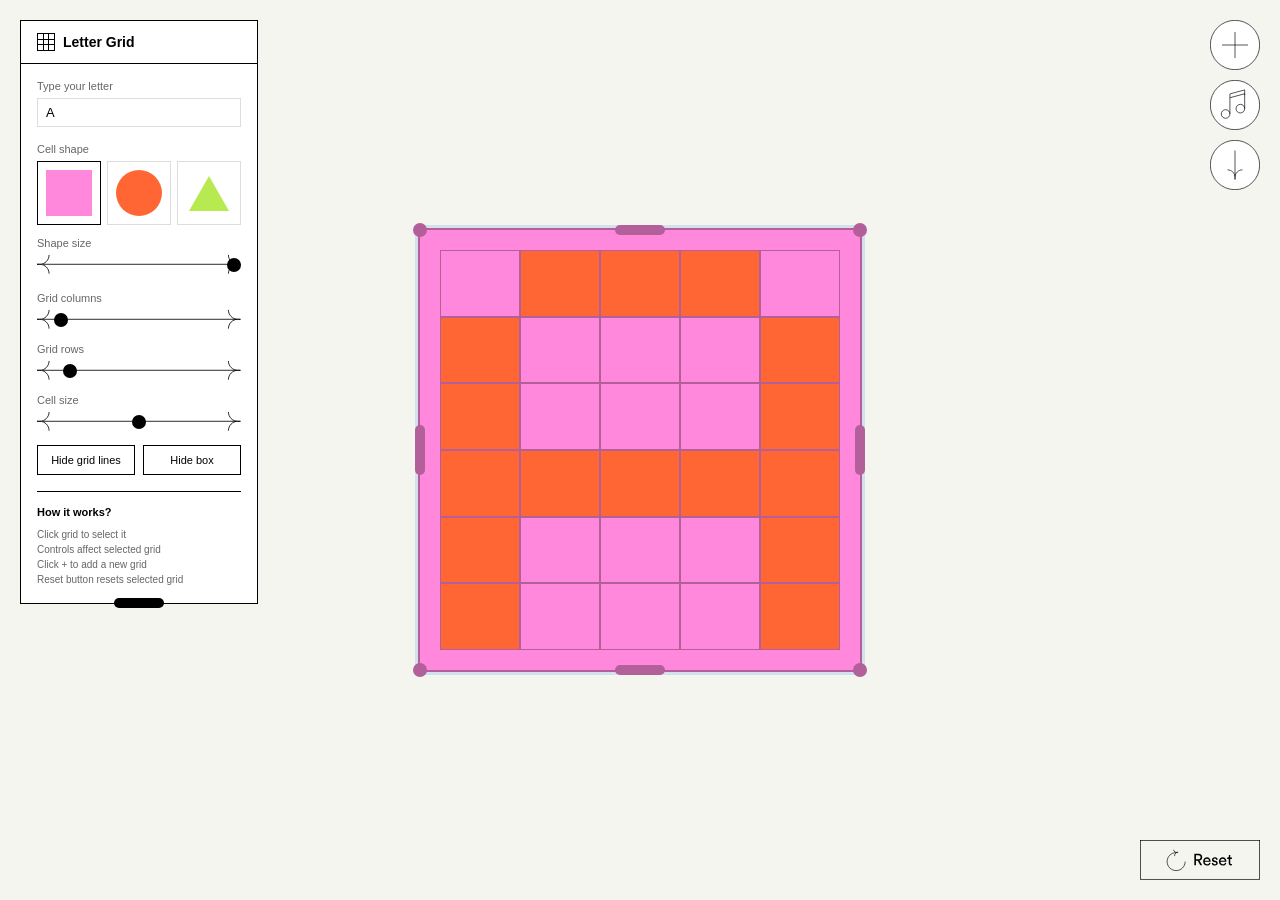
==== commit f3c91b51: "Add Letter Grid Editor - interactive typography tool - Interactive grid-based letter editor - Multip" ====
--- a/index.html
+++ b/index.html
@@ -3,1377 +3,1479 @@
 <head>
     <meta charset="UTF-8">
     <meta name="viewport" content="width=device-width, initial-scale=1.0">
-    <title>Connect the Dots Game</title>
+    <title>Letter Grid Editor</title>
     <style>
-        @font-face {
-            font-family: 'Gill Sans Ultra Bold';
-            src: local('Gill Sans Ultra Bold'), local('GillSans-UltraBold');
-            font-weight: 800;
-            font-style: normal;
-        }
-
-        @font-face {
-            font-family: 'DM Sans';
-            src: local('DM Sans Medium'),
-                 local('DMSans-Medium'),
-                 local('DM Sans');
-            font-weight: 500;
-            font-style: normal;
-        }
-
         * {
             margin: 0;
             padding: 0;
             box-sizing: border-box;
+            user-select: none;
         }
 
         body {
-            font-family: 'Gill Sans MT', 'Gill Sans', sans-serif;
-            background: #F3EEE6;
-            min-height: 100vh;
-            display: flex;
-            justify-content: center;
-            align-items: center;
-            color: #2c3e50;
-            margin: 0;
-            padding: 0;
-        }
-
-        #menu-screen {
-            text-align: center;
-            padding: 40px;
+            font-family: -apple-system, BlinkMacSystemFont, 'Segoe UI', 'Helvetica Neue', Arial, sans-serif;
+            background: #f5f5f0;
+            overflow: hidden;
             width: 100vw;
             height: 100vh;
+        }
+
+        .grid-container {
+            position: absolute;
+            background: white;
+            border: 1px solid #333;
+            padding: 20px;
+            cursor: move;
+            transition: border-color 0.15s steps(3), border-width 0.15s steps(3), box-shadow 0.15s steps(3);
+        }
+
+        .grid-container.active {
+            border-color: #4a90e2;
+            border-width: 2px;
+            box-shadow: 0 0 0 3px rgba(74, 144, 226, 0.2);
+            z-index: 100 !important;
+        }
+
+        .grid-container.resizing {
+            cursor: default;
+        }
+
+        .grid {
+            display: grid;
+            gap: 0;
+            width: 100%;
+            height: 100%;
+        }
+
+        .cell {
+            border: 1px solid #ff6666;
+            background: transparent;
+            cursor: default;
+            transition: border-color 0.1s steps(2);
             position: relative;
             overflow: hidden;
-            display: flex;
-            flex-direction: column;
-            justify-content: center;
-            align-items: center;
-        }
-
-        #background-canvas {
-            position: fixed;
+        }
+
+        .cell.no-lines {
+            border-color: transparent;
+        }
+
+        .grid {
+            background: transparent;
+        }
+
+        .cell svg {
+            position: absolute;
             top: 0;
             left: 0;
-            width: 100vw;
-            height: 100vh;
-            z-index: -1;
-            pointer-events: none;
-        }
-
-        #menu-screen h1,
-        #menu-screen .subtitle,
-        #menu-screen .difficulty-buttons {
+            width: 100%;
+            height: 100%;
+        }
+
+        .controls {
+            position: fixed;
+            top: 20px;
+            left: 20px;
+            background: white;
+            border: 1px solid black;
+            padding: 0;
+            width: 238px;
+            z-index: 999;
+            user-select: text;
+        }
+
+        .controls-header {
+            display: flex;
+            align-items: center;
+            gap: 8px;
+            padding: 12px 16px;
+            border-bottom: 1px solid black;
+        }
+
+        .grid-logo {
+            width: 18px;
+            height: 18px;
+            background: black;
+            display: grid;
+            grid-template-columns: repeat(3, 1fr);
+            grid-template-rows: repeat(3, 1fr);
+            gap: 1px;
+            padding: 1px;
+        }
+
+        .grid-logo-cell {
+            background: white;
+        }
+
+        .controls h2 {
+            font-size: 14px;
+            margin: 0;
+            font-weight: 600;
+        }
+
+        .controls-content {
+            padding: 16px;
+            overflow: hidden;
+            transition: max-height 0.25s steps(3), opacity 0.25s steps(3);
+        }
+
+        .controls.collapsed .controls-content {
+            max-height: 0 !important;
+            opacity: 0;
+            padding-top: 0;
+            padding-bottom: 0;
+        }
+
+        .control-group {
+            margin-bottom: 16px;
+        }
+
+        .control-label {
+            font-size: 11px;
+            color: #666;
+            margin-bottom: 6px;
+            display: block;
+        }
+
+        .text-input {
+            width: 100%;
+            padding: 6px 8px;
+            border: 1px solid #ddd;
+            font-size: 13px;
+            font-family: inherit;
+        }
+
+        .shape-buttons {
+            display: grid;
+            grid-template-columns: repeat(3, 1fr);
+            gap: 6px;
+            margin-bottom: 12px;
+        }
+
+        .shape-btn {
+            aspect-ratio: 1;
+            border: 1px solid #ddd;
+            background: white;
+            cursor: pointer;
+            display: flex;
+            align-items: center;
+            justify-content: center;
+            padding: 8px;
+            transition: border-color 0.1s steps(2);
+        }
+
+        .shape-btn:hover {
+            border-color: #999;
+        }
+
+        .shape-btn.active {
+            border-color: black;
+            border-width: 1px;
+        }
+
+        .shape-visual {
+            width: 100%;
+            height: 100%;
+        }
+
+        .shape-visual.square {
+            background: #FF88DD;
+        }
+
+        .shape-visual.circle {
+            background: #FF6633;
+            border-radius: 50%;
+        }
+
+        .shape-visual.triangle {
+            width: 0;
+            height: 0;
+            background: transparent;
+            border-left: 20px solid transparent;
+            border-right: 20px solid transparent;
+            border-bottom: 35px solid #B7EA50;
+        }
+
+        .slider-row {
+            margin-bottom: 12px;
+        }
+
+        .slider-label {
+            font-size: 11px;
+            color: #666;
+            margin-bottom: 4px;
+            display: block;
+        }
+
+        .slider-wrapper {
             position: relative;
+            width: 100%;
+            height: 23px;
+            display: flex;
+            align-items: center;
+            background-image: url('data:image/svg+xml;utf8,<svg width="245" height="23" viewBox="0 0 245 23" fill="none" xmlns="http://www.w3.org/2000/svg"><path d="M7 11.25H239.5" stroke="black"/><path d="M0 11.25H3.25C9.4632 11.25 14.5 6.2132 14.5 0" stroke="black"/><path d="M0 11.25H3.25C9.4632 11.25 14.5 16.2868 14.5 22.5" stroke="black"/><path d="M244.375 11.25L241.125 11.25C234.912 11.25 229.875 16.2868 229.875 22.5" stroke="black"/><path d="M244.375 11.25L241.125 11.25C234.912 11.25 229.875 6.2132 229.875 -1.26763e-06" stroke="black"/></svg>');
+            background-size: 100% 100%;
+            background-repeat: no-repeat;
+            background-position: center;
+        }
+
+        input[type="range"] {
+            position: relative;
+            width: 100%;
+            height: 23px;
+            -webkit-appearance: none;
+            background: transparent;
+            z-index: 1;
+            margin: 0;
+        }
+
+        input[type="range"]::-webkit-slider-thumb {
+            -webkit-appearance: none;
+            width: 14px;
+            height: 14px;
+            background: black;
+            border-radius: 50%;
+            cursor: pointer;
+        }
+
+        input[type="range"]::-moz-range-thumb {
+            width: 14px;
+            height: 14px;
+            background: black;
+            border-radius: 50%;
+            cursor: pointer;
+            border: none;
+        }
+
+        .button-row {
+            display: grid;
+            grid-template-columns: 1fr 1fr;
+            gap: 8px;
+            margin-bottom: 16px;
+        }
+
+        .action-btn {
+            padding: 8px;
+            border: 1px solid black;
+            background: white;
+            font-size: 11px;
+            cursor: pointer;
+            font-family: inherit;
+            transition: background 0.1s steps(2);
+        }
+
+        .action-btn:hover {
+            background: #f5f5f5;
+        }
+
+        .info-section {
+            padding-top: 12px;
+            border-top: 1px solid black;
+            font-size: 10px;
+            line-height: 1.5;
+            color: #666;
+        }
+
+        .info-section strong {
+            display: block;
+            margin-bottom: 6px;
+            color: black;
+            font-size: 11px;
+        }
+
+        .menu-resize-handle {
+            position: absolute;
+            bottom: -5px;
+            left: 50%;
+            transform: translateX(-50%);
+            width: 50px;
+            height: 10px;
+            background: black;
+            border-radius: 5px;
+            cursor: pointer;
             z-index: 10;
-        }
-
-        h1 {
-            font-family: 'Gill Sans Ultra Bold', 'Gill Sans', sans-serif;
-            font-size: 260px;
-            font-weight: 800;
-            margin-bottom: 20px;
-            color: #2D461F;
-            letter-spacing: -2px;
-            text-transform: lowercase;
-        }
-
-        .subtitle {
-            font-size: 32px;
-            margin-bottom: 80px;
-            color: #959D52;
-            font-family: 'DM Sans', sans-serif;
-            font-weight: 500;
-            letter-spacing: -1px;
-            text-transform: lowercase;
+            transition: background 0.1s steps(2);
+        }
+
+        .menu-resize-handle:hover {
+            background: #555;
+        }
+
+
+        .icon-btn {
+            position: fixed;
+            right: 20px;
+            cursor: pointer;
+            z-index: 1000;
+            transition: transform 0.1s steps(2);
+            width: 50px;
+            height: 50px;
+            background: transparent;
+            border: none;
+            padding: 0;
+        }
+
+        .icon-btn:hover {
+            transform: scale(1.1);
+        }
+
+        .icon-btn:active {
+            transform: scale(0.95);
+        }
+
+        .add-btn {
+            top: 20px;
+        }
+
+        .audio-btn {
+            top: 80px;
+        }
+
+        .download-btn {
+            top: 140px;
+        }
+
+        .icon-btn svg {
+            width: 100%;
+            height: 100%;
+            display: block;
+        }
+
+        .audio-btn:not(.active) svg circle:first-child {
+            fill: #ddd;
+        }
+
+        .reset-btn {
+            position: fixed;
+            bottom: 20px;
+            right: 20px;
+            background: transparent;
+            border: none;
+            padding: 0;
+            cursor: pointer;
+            z-index: 1000;
+            transition: transform 0.1s steps(2);
+            width: 120px;
+            height: auto;
+        }
+
+        .reset-btn:hover {
+            transform: scale(1.05);
+        }
+
+        .reset-btn:active {
+            transform: scale(0.98);
+        }
+
+        .reset-btn svg {
+            width: 100%;
+            height: auto;
+            display: block;
+        }
+
+        .resize-handle.hidden {
             display: none;
         }
 
-        .difficulty-buttons {
-            display: flex;
-            flex-direction: row;
-            gap: 15px;
-            justify-content: center;
-            align-items: center;
-            margin: 0 auto;
-        }
-
-        .difficulty-btn {
-            padding: 20px 50px;
-            font-size: 32px;
-            font-family: 'DM Sans', sans-serif;
-            font-weight: 500;
-            background: transparent;
-            color: #959D52;
-            border: 2px solid transparent;
+        .resize-handle {
+            position: absolute;
+            background: #333;
+            z-index: 100;
             cursor: pointer;
-            transition: border 0.3s ease;
-            position: relative;
-            text-transform: lowercase;
-            letter-spacing: -1px;
-        }
-
-        .difficulty-btn:hover {
-            border: 2px solid #959D52;
-        }
-
-        .difficulty-btn.selected {
-            background: #959D52;
-            color: #F1E9DA;
-            border: 2px solid #959D52;
-        }
-
-        .level-icon {
-            position: absolute;
-            top: 50%;
+            transition: background 0.1s steps(2);
+        }
+
+        .grid-container.active .resize-handle {
+            background: #4a90e2;
+        }
+
+        .handle-tl, .handle-tr, .handle-bl, .handle-br {
+            width: 14px;
+            height: 14px;
+            border-radius: 50%;
+        }
+
+        .handle-tl { top: -7px; left: -7px; cursor: nwse-resize !important; }
+        .handle-tr { top: -7px; right: -7px; cursor: nesw-resize !important; }
+        .handle-bl { bottom: -7px; left: -7px; cursor: nesw-resize !important; }
+        .handle-br { bottom: -7px; right: -7px; cursor: nwse-resize !important; }
+
+        .handle-t, .handle-b {
+            width: 50px;
+            height: 10px;
+            border-radius: 5px;
             left: 50%;
-            transform: translate(-50%, -50%);
-            width: 195px;
-            height: 195px;
-            opacity: 0;
-            transition: opacity 0.3s ease 0.1s, transform 0.1s ease;
-            pointer-events: none;
-            display: none;
-        }
-
-        .difficulty-btn:hover .level-icon {
-            opacity: 0;
-            display: none;
-        }
-
-        .easy-btn {
-            /* No special styling needed */
-        }
-
-        .medium-btn {
-            /* No special styling needed */
-        }
-
-        .hard-btn {
-            /* No special styling needed */
-        }
-
-        .difficulty-info {
-            display: none;
-        }
-
-        #game-screen {
-            display: none;
-            position: relative;
-            width: 100vw;
-            height: 100vh;
-            padding: 0;
-            justify-content: center;
-            align-items: center;
-        }
-
-        #game-header {
-            position: absolute;
-            top: 45px;
-            left: 55px;
-            text-align: left;
-        }
-
-        #game-header h2 {
-            font-family: 'Gill Sans Ultra Bold', 'Gill Sans', sans-serif;
-            font-size: 96px;
-            font-weight: 800;
-            margin: 0;
-            margin-bottom: 10px;
-            color: #2D461F;
-            line-height: 1;
-            white-space: nowrap;
-            letter-spacing: -2px;
-            text-transform: lowercase;
-        }
-
-        #progress {
-            position: relative;
-            font-family: 'DM Sans', sans-serif;
-            font-size: 32px;
-            font-weight: 500;
-            background: transparent;
-            color: #959D52;
-            padding: 0;
-            padding-left: 30px;
-            margin: 0;
-            border-radius: 0;
-            text-align: left;
-            white-space: nowrap;
-            letter-spacing: -1px;
-            text-transform: lowercase;
-        }
-
-        #progress::before {
-            content: '';
-            position: absolute;
-            left: 0;
+            transform: translateX(-50%);
+        }
+
+        .handle-l, .handle-r {
+            width: 10px;
+            height: 50px;
+            border-radius: 5px;
             top: 50%;
             transform: translateY(-50%);
-            width: 17px;
-            height: 17px;
-            background-color: #2D461F;
-            border-radius: 50%;
-        }
-
-        #game-canvas {
-            background: transparent;
-            cursor: crosshair;
-            width: 85vw;
-            height: 70vh;
-            max-width: 1000px;
-            max-height: 600px;
-            position: absolute;
-            top: 50%;
-            left: 50%;
-            transform: translate(-50%, -50%);
-        }
-
-        #back-btn {
-            position: fixed;
-            top: 80px;
-            right: 55px;
-            margin: 0;
-            padding: 12px 30px;
-            font-size: 32px;
-            font-family: 'DM Sans', sans-serif;
-            font-weight: 500;
-            background: transparent;
-            color: #959D52;
-            border: 2px solid transparent;
-            cursor: pointer;
-            transition: border 0.3s ease;
-            text-transform: lowercase;
-            letter-spacing: -1px;
-        }
-
-        #back-btn:hover {
-            border: 2px solid #959D52;
-        }
-
-        #back-btn:hover {
-            border: 2px solid #8B7355;
-        }
-
-        #completion-message {
-            display: none;
-            position: fixed;
-            top: 50%;
-            left: 50%;
-            transform: translate(-50%, -50%);
-            background: #ffffff;
-            color: #4caf50;
-            padding: 40px 60px;
-            border-radius: 20px;
-            box-shadow: 0 8px 32px rgba(0, 0, 0, 0.2);
-            border: 3px solid #4caf50;
-            text-align: center;
-            font-size: 2em;
-            font-weight: bold;
-            animation: popIn 0.5s ease;
-        }
-
-        @keyframes popIn {
-            0% {
-                transform: translate(-50%, -50%) scale(0);
-            }
-            100% {
-                transform: translate(-50%, -50%) scale(1);
-            }
-        }
-
-        .dot {
-            stroke: white;
-            stroke-width: 2;
-            cursor: pointer;
-            transition: all 0.2s ease;
-        }
-
-        .dot:hover {
-            r: 8;
-        }
-
-        .dot.connected {
-            /* Removed brightness filter to keep dots vibrant */
-        }
-
-        .dot-number {
-            font-family: 'Gill Sans MT', 'Gill Sans', sans-serif;
-            font-weight: bold;
-            fill: #2c3e50;
-            pointer-events: none;
-            user-select: none;
-            font-size: 11px;
-        }
-
-        .line {
-            stroke-width: 3;
-            stroke-linecap: round;
-            fill: none;
-        }
-
-        .illustration-line {
-            stroke: #2c3e50;
-            stroke-width: 2;
-            stroke-linecap: round;
-            fill: none;
-            opacity: 0;
-            transition: opacity 1s ease;
-        }
-
-        .illustration-line.revealed {
-            opacity: 1;
-        }
+        }
+
+        .handle-t { top: -5px; cursor: ns-resize !important; }
+        .handle-b { bottom: -5px; cursor: ns-resize !important; }
+        .handle-l { left: -5px; cursor: ew-resize !important; }
+        .handle-r { right: -5px; cursor: ew-resize !important; }
     </style>
 </head>
 <body>
-    <!-- Menu Screen -->
-    <div id="menu-screen">
-        <canvas id="background-canvas"></canvas>
-        <h1>PUNTOS</h1>
-        <p class="subtitle">choose your level!</p>
-        <div class="difficulty-buttons">
-            <button class="difficulty-btn medium-btn" onclick="startGame('medium')">
-                <span>start</span>
-            </button>
+    <div class="controls">
+        <div class="controls-header">
+            <div class="grid-logo">
+                <div class="grid-logo-cell"></div>
+                <div class="grid-logo-cell"></div>
+                <div class="grid-logo-cell"></div>
+                <div class="grid-logo-cell"></div>
+                <div class="grid-logo-cell"></div>
+                <div class="grid-logo-cell"></div>
+                <div class="grid-logo-cell"></div>
+                <div class="grid-logo-cell"></div>
+                <div class="grid-logo-cell"></div>
+            </div>
+            <h2>Letter Grid</h2>
         </div>
+
+        <div class="controls-content">
+            <div class="control-group">
+                <label class="control-label">Type your letter</label>
+                <input type="text" class="text-input" id="letterInput" maxlength="1" value="A">
+            </div>
+
+            <div class="control-group">
+                <label class="control-label">Cell shape</label>
+                <div class="shape-buttons">
+                    <button class="shape-btn active" data-shape="square">
+                        <div class="shape-visual square"></div>
+                    </button>
+                    <button class="shape-btn" data-shape="circle">
+                        <div class="shape-visual circle"></div>
+                    </button>
+                    <button class="shape-btn" data-shape="triangle">
+                        <div class="shape-visual triangle"></div>
+                    </button>
+                </div>
+                <div class="slider-row">
+                    <label class="slider-label">Shape size</label>
+                    <div class="slider-wrapper">
+                        <input type="range" id="shapeSizeSlider" min="50" max="100" value="100">
+                    </div>
+                </div>
+            </div>
+
+            <div class="slider-row">
+                <label class="slider-label">Grid columns</label>
+                <div class="slider-wrapper">
+                    <input type="range" id="colsSlider" min="3" max="25" value="5">
+                </div>
+            </div>
+
+            <div class="slider-row">
+                <label class="slider-label">Grid rows</label>
+                <div class="slider-wrapper">
+                    <input type="range" id="rowsSlider" min="3" max="25" value="6">
+                </div>
+            </div>
+
+            <div class="slider-row">
+                <label class="slider-label">Cell size</label>
+                <div class="slider-wrapper">
+                    <input type="range" id="cellSizeSlider" min="20" max="80" value="50">
+                </div>
+            </div>
+
+            <div class="button-row">
+                <button class="action-btn" id="toggleGridBtn">Hide grid lines</button>
+                <button class="action-btn" id="hideBoxBtn">Hide box</button>
+            </div>
+
+            <div class="info-section">
+                <strong>How it works?</strong>
+                Click grid to select it<br>
+                Controls affect selected grid<br>
+                Click + to add a new grid<br>
+                Reset button resets selected grid
+            </div>
+        </div>
+
+        <div class="menu-resize-handle" id="menuResizeHandle"></div>
     </div>
 
-    <!-- Game Screen -->
-    <div id="game-screen">
-        <div id="game-header">
-            <h2 id="level-title">Connect the Dots</h2>
-            <div id="progress">Connect: <span id="current-number">1</span> / <span id="total-dots">0</span></div>
-        </div>
-        <svg id="game-canvas" width="1400" height="900" viewBox="200 100 1200 1000" preserveAspectRatio="xMidYMid meet"></svg>
-        <button id="back-btn" onclick="backToMenu()">back to menu</button>
-    </div>
-
-    <!-- Completion Message -->
-    <div id="completion-message">
-        🎉 Amazing! You did it! 🎉
-    </div>
+    <button class="icon-btn add-btn" id="addBtn">
+        <svg viewBox="0 0 75 75" fill="none" xmlns="http://www.w3.org/2000/svg">
+            <circle cx="37.5" cy="37.5" r="37" fill="white" stroke="black"/>
+            <path d="M37.5 18V57" stroke="black"/>
+            <path d="M57 37.5L18 37.5" stroke="black"/>
+        </svg>
+    </button>
+
+    <button class="icon-btn audio-btn active" id="audioBtn">
+        <svg viewBox="0 0 75 75" fill="none" xmlns="http://www.w3.org/2000/svg">
+            <circle cx="37.5" cy="37.5" r="37" fill="white" stroke="black"/>
+            <circle cx="23.4165" cy="50.9598" r="6.46342" stroke="black"/>
+            <circle cx="45.521" cy="42.9786" r="6.46342" stroke="black"/>
+            <path d="M29.8623 50.799V26.5877L52.0061 20.6543V43.0856" stroke="black"/>
+            <path d="M29.8623 26.6105V20.8605L52.0059 14.8425V22.6106" stroke="black"/>
+        </svg>
+    </button>
+
+    <button class="icon-btn download-btn" id="downloadBtn">
+        <svg viewBox="0 0 75 75" fill="none" xmlns="http://www.w3.org/2000/svg">
+            <circle cx="37.5" cy="37.5" r="37" fill="white" stroke="black"/>
+            <path d="M37.5 15.7656L37.5 54.3594" stroke="black"/>
+            <path d="M37.5 59.2344L37.5 55.9844C37.5 49.7712 32.4632 44.7344 26.25 44.7344" stroke="black"/>
+            <path d="M37.5 59.2344L37.5 55.9844C37.5 49.7712 42.5368 44.7344 48.75 44.7344" stroke="black"/>
+        </svg>
+    </button>
+
+    <button class="reset-btn" id="resetBtn">
+        <svg viewBox="0 0 177 59" fill="none" xmlns="http://www.w3.org/2000/svg">
+            <path d="M56.2594 18.0308L54.9191 18.2724C52.3568 18.7342 50.6541 21.1858 51.116 23.7481" stroke="black"/>
+            <path d="M56.2592 18.0308L54.9189 18.2724C52.3566 18.7343 49.9051 17.0316 49.4432 14.4693" stroke="black"/>
+            <path d="M88.968 37.3914L85.08 30.4314H82.536V37.3914H80.16V20.3754H86.568C88.136 20.3754 89.392 20.8634 90.336 21.8394C91.296 22.7994 91.776 23.9994 91.776 25.4394C91.776 26.6714 91.408 27.7274 90.672 28.6074C89.936 29.4714 88.928 30.0234 87.648 30.2634L91.704 37.3914H88.968ZM82.536 28.3194H86.136C87.096 28.3194 87.872 28.0634 88.464 27.5514C89.056 27.0234 89.352 26.3194 89.352 25.4394C89.352 24.5434 89.056 23.8314 88.464 23.3034C87.872 22.7594 87.096 22.4874 86.136 22.4874H82.536V28.3194ZM95.5346 30.4314H101.847C101.815 29.5674 101.527 28.8634 100.983 28.3194C100.439 27.7594 99.6706 27.4794 98.6786 27.4794C97.7826 27.4794 97.0466 27.7754 96.4706 28.3674C95.8946 28.9434 95.5826 29.6314 95.5346 30.4314ZM102.183 33.4314L104.127 34.1034C103.791 35.1754 103.167 36.0554 102.255 36.7434C101.343 37.4154 100.239 37.7514 98.9426 37.7514C97.3266 37.7514 95.9506 37.1994 94.8146 36.0954C93.6946 34.9754 93.1346 33.4714 93.1346 31.5834C93.1346 29.8234 93.6786 28.3674 94.7666 27.2154C95.8546 26.0634 97.1506 25.4874 98.6546 25.4874C100.399 25.4874 101.759 26.0394 102.735 27.1434C103.711 28.2314 104.199 29.6954 104.199 31.5354C104.199 31.8234 104.183 32.0634 104.151 32.2554H95.4626C95.4786 33.2794 95.8146 34.1194 96.4706 34.7754C97.1426 35.4314 97.9666 35.7594 98.9426 35.7594C100.591 35.7594 101.671 34.9834 102.183 33.4314ZM105.758 34.3914L107.798 33.6714C107.878 34.2954 108.15 34.8154 108.614 35.2314C109.078 35.6314 109.702 35.8314 110.486 35.8314C111.094 35.8314 111.574 35.6874 111.926 35.3994C112.278 35.0954 112.454 34.7274 112.454 34.2954C112.454 33.5274 111.958 33.0314 110.966 32.8074L108.998 32.3754C108.102 32.1834 107.398 31.7994 106.886 31.2234C106.374 30.6474 106.118 29.9514 106.118 29.1354C106.118 28.1434 106.518 27.2874 107.318 26.5674C108.134 25.8474 109.102 25.4874 110.222 25.4874C110.958 25.4874 111.614 25.5994 112.19 25.8234C112.766 26.0314 113.214 26.3114 113.534 26.6634C113.854 27.0154 114.094 27.3434 114.254 27.6474C114.414 27.9514 114.534 28.2634 114.614 28.5834L112.622 29.3274C112.59 29.1354 112.534 28.9514 112.454 28.7754C112.374 28.5834 112.246 28.3754 112.07 28.1514C111.91 27.9274 111.67 27.7514 111.35 27.6234C111.03 27.4794 110.654 27.4074 110.222 27.4074C109.662 27.4074 109.198 27.5594 108.83 27.8634C108.478 28.1674 108.302 28.5274 108.302 28.9434C108.302 29.6794 108.742 30.1434 109.622 30.3354L111.494 30.7434C112.518 30.9674 113.302 31.3834 113.846 31.9914C114.406 32.5834 114.686 33.3114 114.686 34.1754C114.686 35.0874 114.31 35.9114 113.558 36.6474C112.822 37.3834 111.79 37.7514 110.462 37.7514C109.038 37.7514 107.926 37.3994 107.126 36.6954C106.326 35.9754 105.87 35.2074 105.758 34.3914ZM118.797 30.4314H125.109C125.077 29.5674 124.789 28.8634 124.245 28.3194C123.701 27.7594 122.933 27.4794 121.941 27.4794C121.045 27.4794 120.309 27.7754 119.733 28.3674C119.157 28.9434 118.845 29.6314 118.797 30.4314ZM125.445 33.4314L127.389 34.1034C127.053 35.1754 126.429 36.0554 125.517 36.7434C124.605 37.4154 123.501 37.7514 122.205 37.7514C120.589 37.7514 119.213 37.1994 118.077 36.0954C116.957 34.9754 116.397 33.4714 116.397 31.5834C116.397 29.8234 116.941 28.3674 118.029 27.2154C119.117 26.0634 120.413 25.4874 121.917 25.4874C123.661 25.4874 125.021 26.0394 125.997 27.1434C126.973 28.2314 127.461 29.6954 127.461 31.5354C127.461 31.8234 127.445 32.0634 127.413 32.2554H118.725C118.741 33.2794 119.077 34.1194 119.733 34.7754C120.405 35.4314 121.229 35.7594 122.205 35.7594C123.853 35.7594 124.933 34.9834 125.445 33.4314ZM133.125 22.1994V25.8474H135.621V27.8874H133.125V33.8874C133.125 34.4314 133.245 34.8314 133.485 35.0874C133.741 35.3434 134.157 35.4714 134.733 35.4714C135.069 35.4714 135.365 35.4394 135.621 35.3754V37.2954C135.237 37.4394 134.725 37.5114 134.085 37.5114C133.093 37.5114 132.309 37.2234 131.733 36.6474C131.157 36.0714 130.869 35.2634 130.869 34.2234V27.8874H128.661V25.8474H129.285C129.877 25.8474 130.317 25.6874 130.605 25.3674C130.909 25.0314 131.061 24.5994 131.061 24.0714V22.1994H133.125Z" fill="black"/>
+            <path d="M66.539 31.8391C66.539 35.5574 65.0097 38.9185 62.5457 41.3277C60.1533 43.6668 56.8798 45.1086 53.2695 45.1086C45.941 45.1086 40 39.1676 40 31.8391C40 24.5105 45.941 18.5696 53.2695 18.5696" stroke="black"/>
+            <rect x="0.5" y="0.5" width="176" height="57.5" stroke="black"/>
+        </svg>
+    </button>
 
     <script>
-        let currentDot = 1;
-        let totalDots = 0;
-        let dots = [];
-        let lines = [];
-        let difficulty = '';
-        let isDrawing = false;
-        let currentLine = null;
-        let lastConnectedDot = null;
-        let trailPoints = [];
+        const LETTERS_SIMPLE = {
+            A: [[1, 1, 1], [1, 1, 1], [1, 0, 1]],
+            B: [[1, 1, 1], [1, 1, 1], [1, 1, 1]],
+            C: [[1, 1, 1], [1, 0, 0], [1, 1, 1]],
+            D: [[1, 1, 0], [1, 0, 1], [1, 1, 0]],
+            E: [[1, 1, 1], [1, 1, 0], [1, 1, 1]],
+            F: [[1, 1, 1], [1, 1, 0], [1, 0, 0]],
+            G: [[1, 1, 1], [1, 0, 1], [1, 1, 1]],
+            H: [[1, 0, 1], [1, 1, 1], [1, 0, 1]],
+            I: [[1, 1, 1], [0, 1, 0], [1, 1, 1]],
+            J: [[1, 1, 1], [0, 0, 1], [1, 1, 1]],
+            K: [[1, 0, 1], [1, 1, 0], [1, 0, 1]],
+            L: [[1, 0, 0], [1, 0, 0], [1, 1, 1]],
+            M: [[1, 1, 1], [1, 1, 1], [1, 0, 1]],
+            N: [[1, 1, 1], [1, 0, 1], [1, 0, 1]],
+            O: [[1, 1, 1], [1, 0, 1], [1, 1, 1]],
+            P: [[1, 1, 1], [1, 1, 1], [1, 0, 0]],
+            Q: [[1, 1, 1], [1, 0, 1], [1, 1, 1]],
+            R: [[1, 1, 1], [1, 1, 0], [1, 0, 1]],
+            S: [[1, 1, 1], [0, 1, 0], [1, 1, 1]],
+            T: [[1, 1, 1], [0, 1, 0], [0, 1, 0]],
+            U: [[1, 0, 1], [1, 0, 1], [1, 1, 1]],
+            V: [[1, 0, 1], [1, 0, 1], [0, 1, 0]],
+            W: [[1, 0, 1], [1, 1, 1], [1, 1, 1]],
+            X: [[1, 0, 1], [0, 1, 0], [1, 0, 1]],
+            Y: [[1, 0, 1], [0, 1, 0], [0, 1, 0]],
+            Z: [[1, 1, 1], [0, 1, 0], [1, 1, 1]]
+        };
+
+        const LETTERS = {
+            A: [[0, 1, 1, 1, 0], [1, 0, 0, 0, 1], [1, 0, 0, 0, 1], [1, 1, 1, 1, 1], [1, 0, 0, 0, 1], [1, 0, 0, 0, 1]],
+            B: [[1, 1, 1, 1, 1], [1, 0, 0, 0, 1], [1, 0, 0, 0, 1], [1, 1, 1, 1, 0], [1, 0, 0, 0, 1], [1, 1, 1, 1, 1]],
+            C: [[1, 1, 1, 1, 1], [1, 0, 0, 0, 1], [1, 0, 0, 0, 0], [1, 0, 0, 0, 0], [1, 0, 0, 0, 1], [1, 1, 1, 1, 1]],
+            D: [[1, 1, 1, 1, 0], [1, 0, 0, 0, 1], [1, 0, 0, 0, 1], [1, 0, 0, 0, 1], [1, 0, 0, 0, 1], [1, 1, 1, 1, 0]],
+            E: [[1, 1, 1, 1, 1], [1, 0, 0, 0, 0], [1, 0, 0, 0, 0], [1, 1, 1, 0, 0], [1, 0, 0, 0, 0], [1, 1, 1, 1, 1]],
+            F: [[1, 1, 1, 1, 1], [1, 0, 0, 0, 0], [1, 0, 0, 0, 0], [1, 1, 1, 1, 0], [1, 0, 0, 0, 0], [1, 0, 0, 0, 0]],
+            G: [[1, 1, 1, 1, 1], [1, 0, 0, 0, 1], [1, 0, 0, 0, 0], [1, 0, 1, 1, 1], [1, 0, 0, 0, 1], [1, 1, 1, 1, 1]],
+            H: [[1, 0, 0, 0, 1], [1, 0, 0, 0, 1], [1, 0, 0, 0, 1], [1, 1, 1, 1, 1], [1, 0, 0, 0, 1], [1, 0, 0, 0, 1]],
+            I: [[0, 1, 1, 1, 0], [0, 1, 1, 1, 0], [0, 0, 1, 0, 0], [0, 0, 1, 0, 0], [0, 1, 1, 1, 0], [0, 1, 1, 1, 0]],
+            J: [[0, 1, 1, 1, 0], [0, 1, 1, 1, 0], [0, 0, 0, 0, 1], [0, 0, 0, 0, 1], [1, 0, 0, 0, 1], [0, 1, 1, 1, 0]],
+            K: [[1, 0, 0, 0, 1], [1, 0, 0, 0, 1], [1, 0, 0, 1, 0], [1, 1, 1, 0, 0], [1, 0, 0, 1, 0], [1, 0, 0, 0, 1]],
+            L: [[1, 0, 0, 0, 0], [1, 0, 0, 0, 0], [1, 0, 0, 0, 0], [1, 0, 0, 0, 0], [1, 0, 0, 0, 0], [1, 1, 1, 1, 1]],
+            M: [[1, 1, 0, 1, 1], [1, 0, 1, 0, 1], [1, 0, 1, 0, 1], [1, 0, 0, 0, 1], [1, 0, 0, 0, 1], [1, 0, 0, 0, 1]],
+            N: [[1, 0, 0, 0, 1], [1, 1, 0, 0, 1], [1, 0, 1, 0, 1], [1, 0, 1, 0, 1], [1, 0, 0, 1, 1], [1, 0, 0, 0, 1]],
+            O: [[0, 1, 1, 1, 0], [1, 0, 0, 0, 1], [1, 0, 0, 0, 1], [1, 0, 0, 0, 1], [1, 0, 0, 0, 1], [0, 1, 1, 1, 0]],
+            P: [[1, 1, 1, 1, 1], [1, 0, 0, 0, 1], [1, 0, 0, 0, 1], [1, 1, 1, 1, 1], [1, 0, 0, 0, 0], [1, 0, 0, 0, 0]],
+            Q: [[0, 1, 1, 1, 0], [1, 0, 0, 0, 1], [1, 0, 0, 0, 1], [1, 0, 1, 0, 1], [1, 0, 0, 1, 0], [0, 1, 1, 0, 1]],
+            R: [[1, 1, 1, 1, 0], [1, 0, 0, 0, 1], [1, 0, 0, 0, 1], [1, 1, 1, 1, 0], [1, 0, 0, 0, 1], [1, 0, 0, 0, 1]],
+            S: [[1, 1, 1, 1, 1], [1, 0, 0, 0, 0], [1, 0, 0, 0, 0], [1, 1, 1, 1, 0], [0, 0, 0, 0, 1], [1, 1, 1, 1, 1]],
+            T: [[1, 1, 1, 1, 1], [0, 0, 1, 0, 0], [0, 0, 1, 0, 0], [0, 0, 1, 0, 0], [0, 0, 1, 0, 0], [0, 0, 1, 0, 0]],
+            U: [[1, 0, 0, 0, 1], [1, 0, 0, 0, 1], [1, 0, 0, 0, 1], [1, 0, 0, 0, 1], [1, 0, 0, 0, 1], [0, 1, 1, 1, 0]],
+            V: [[1, 0, 0, 0, 1], [1, 0, 0, 0, 1], [1, 0, 0, 0, 1], [1, 0, 0, 0, 1], [0, 1, 0, 1, 0], [0, 0, 1, 0, 0]],
+            W: [[1, 0, 0, 0, 1], [1, 0, 0, 0, 1], [1, 0, 0, 0, 1], [1, 0, 1, 0, 1], [1, 0, 1, 0, 1], [0, 1, 0, 1, 0]],
+            X: [[1, 0, 0, 0, 1], [0, 1, 0, 1, 0], [0, 0, 1, 0, 0], [0, 0, 1, 0, 0], [0, 1, 0, 1, 0], [1, 0, 0, 0, 1]],
+            Y: [[1, 0, 0, 0, 1], [0, 1, 0, 1, 0], [0, 0, 1, 0, 0], [0, 0, 1, 0, 0], [0, 0, 1, 0, 0], [0, 0, 1, 0, 0]],
+            Z: [[1, 1, 1, 1, 1], [0, 0, 0, 0, 1], [0, 0, 0, 1, 0], [0, 0, 1, 0, 0], [0, 1, 0, 0, 0], [1, 1, 1, 1, 1]]
+        };
+
+        const colorSchemes = [
+            { bg: '#0a476b', letter: '#e88bb8' },
+            { bg: '#00853e', letter: '#ffd500' },
+            { bg: '#b8c5b8', letter: '#0066cc' },
+            { bg: '#451719', letter: '#B7EA50' },
+            { bg: '#ff88dd', letter: '#ff6633' },
+            { bg: '#d4b830', letter: '#2d6b2d' },
+            { bg: '#58CCFE', letter: '#881E1E' }
+        ];
+
+        let grids = [];
+        let activeGridId = null;
+        let nextGridId = 0;
+        let dragState = null;
+        let resizeState = null;
+
+        const FPS = 12;
+        const FRAME_DURATION = 1000 / FPS;
+        let lastFrameTime = 0;
+
+        let colorDeck = [];
+        let colorIndex = 0;
+
+        let audioEnabled = true;
         let audioContext = null;
-
-        // Level data with dot coordinates
-        const levels = {
-            easy: {
-                title: "easy",
-                dots: []
-            },
-            medium: {
-                title: "intermediate: cat",
-                dots: [
-                    {x: 624, y: 206},
-                    {x: 674, y: 182},
-                    {x: 700, y: 232},
-                    {x: 674, y: 286},
-                    {x: 640, y: 338},
-                    {x: 598, y: 380},
-                    {x: 548, y: 418},
-                    {x: 494, y: 448},
-                    {x: 446, y: 484},
-                    {x: 434, y: 540},
-                    {x: 466, y: 592},
-                    {x: 488, y: 546},
-                    {x: 526, y: 498},
-                    {x: 574, y: 462},
-                    {x: 630, y: 436},
-                    {x: 688, y: 418},
-                    {x: 748, y: 408},
-                    {x: 810, y: 406},
-                    {x: 870, y: 410},
-                    {x: 930, y: 422},
-                    {x: 988, y: 442},
-                    {x: 1036, y: 458},
-                    {x: 1048, y: 400},
-                    {x: 1050, y: 348},
-                    {x: 1058, y: 290},
-                    {x: 1100, y: 328},
-                    {x: 1150, y: 336},
-                    {x: 1204, y: 342},
-                    {x: 1240, y: 294},
-                    {x: 1266, y: 332},
-                    {x: 1244, y: 386},
-                    {x: 1264, y: 442},
-                    {x: 1254, y: 502},
-                    {x: 1214, y: 548},
-                    {x: 1172, y: 588},
-                    {x: 1140, y: 640},
-                    {x: 1110, y: 694},
-                    {x: 1126, y: 748},
-                    {x: 1152, y: 804},
-                    {x: 1180, y: 858},
-                    {x: 1206, y: 914},
-                    {x: 1232, y: 968},
-                    {x: 1252, y: 1020},
-                    {x: 1192, y: 1020},
-                    {x: 1134, y: 1012},
-                    {x: 1108, y: 958},
-                    {x: 1082, y: 902},
-                    {x: 1054, y: 848},
-                    {x: 1028, y: 802},
-                    {x: 1000, y: 856},
-                    {x: 974, y: 912},
-                    {x: 948, y: 966},
-                    {x: 920, y: 1020},
-                    {x: 858, y: 1020},
-                    {x: 806, y: 1014},
-                    {x: 832, y: 960},
-                    {x: 858, y: 904},
-                    {x: 886, y: 850},
-                    {x: 890, y: 810},
-                    {x: 830, y: 816},
-                    {x: 768, y: 816},
-                    {x: 708, y: 810},
-                    {x: 702, y: 838},
-                    {x: 728, y: 894},
-                    {x: 754, y: 948},
-                    {x: 782, y: 1004},
-                    {x: 746, y: 1020},
-                    {x: 684, y: 1020},
-                    {x: 650, y: 978},
-                    {x: 622, y: 922},
-                    {x: 596, y: 868},
-                    {x: 570, y: 812},
-                    {x: 542, y: 836},
-                    {x: 516, y: 892},
-                    {x: 490, y: 946},
-                    {x: 462, y: 1002},
-                    {x: 412, y: 1020},
-                    {x: 352, y: 1020},
-                    {x: 354, y: 980},
-                    {x: 380, y: 924},
-                    {x: 408, y: 870},
-                    {x: 434, y: 814},
-                    {x: 460, y: 760},
-                    {x: 484, y: 706},
-                    {x: 432, y: 672},
-                    {x: 390, y: 628},
-                    {x: 360, y: 574},
-                    {x: 350, y: 514},
-                    {x: 366, y: 456},
-                    {x: 406, y: 410},
-                    {x: 458, y: 376},
-                    {x: 510, y: 346},
-                    {x: 558, y: 308},
-                    {x: 596, y: 260}
-                ]
-            },
-            hard: {
-                title: "hard",
-                dots: []
-            }
-        };
-
-        // Initialize audio context for sound effects
-        function initAudio() {
+        let lastPlayTime = 0;
+        const minPlayInterval = 50;
+
+        function shuffleArray(array) {
+            const shuffled = [...array];
+            for (let i = shuffled.length - 1; i > 0; i--) {
+                const j = Math.floor(Math.random() * (i + 1));
+                [shuffled[i], shuffled[j]] = [shuffled[j], shuffled[i]];
+            }
+            return shuffled;
+        }
+
+        function initializeColorDeck() {
+            colorDeck = shuffleArray([...Array(colorSchemes.length).keys()]);
+            colorIndex = 0;
+        }
+
+        function getNextColorScheme() {
+            if (colorIndex >= colorDeck.length) {
+                initializeColorDeck();
+            }
+            return colorDeck[colorIndex++];
+        }
+
+        initializeColorDeck();
+
+        function initAudioContext() {
             if (!audioContext) {
                 audioContext = new (window.AudioContext || window.webkitAudioContext)();
             }
         }
 
-        // Play specific melodic sequence for final animation
-        // Inspired by Einaudi's "Experience" - clear narrative arc
-        function playFinalMelodyNote(index) {
-            initAudio();
-
-            const now = audioContext.currentTime;
-            const duration = 2.2;
-
-            // Melody with emotional arc: peaceful beginning → building → climax → resolution
-            const melodySequence = [
-                // BEGINNING - Peaceful and simple (measures 1-4)
-                [220.00, 329.63, 440.00],    // Am: A3, E4, A4 - opening, tranquil
-                [220.00, 329.63, 440.00],    // Am - establishing peace
-                [174.61, 261.63, 349.23],    // F: F3, C4, F4 - gentle warmth
-                [196.00, 293.66, 392.00],    // G: G3, D4, G4 - subtle lift
-
-                // DEVELOPMENT - Adding emotion (measures 5-8)
-                [220.00, 329.63, 440.00],    // Am - returning with feeling
-                [261.63, 392.00, 523.25],    // C: C4, G4, C5 - brightening
-                [293.66, 440.00, 587.33],    // Dm: D4, A4, D5 - deepening emotion
-                [329.63, 493.88, 659.25],    // Em: E4, B4, E5 - rising intensity
-
-                // CLIMAX - Emotional peak (measures 9-12)
-                [349.23, 523.25, 698.46],    // F: F4, C5, F5 - powerful
-                [392.00, 587.33, 783.99],    // G: G4, D5, G5 - soaring
-                [440.00, 659.25, 880.00],    // Am: A4, E5, A5 - PEAK moment
-                [392.00, 587.33, 783.99],    // G - sustaining the emotion
-
-                // RESOLUTION - Gentle return home (measures 13-16)
-                [349.23, 523.25, 698.46],    // F - beginning descent
-                [261.63, 392.00, 523.25],    // C - calming down
-                [293.66, 440.00, 587.33],    // Dm - settling
-                [220.00, 329.63, 440.00],    // Am - peaceful resolution, home
+        function playHarpSound(frequency, withDelay = false) {
+            if (!audioEnabled || !audioContext) return;
+
+            const now = Date.now();
+            if (!withDelay && now - lastPlayTime < minPlayInterval) return;
+            lastPlayTime = now;
+
+            const currentTime = audioContext.currentTime;
+
+            const delayNode = audioContext.createDelay();
+            const feedbackGain = audioContext.createGain();
+            const delayGain = audioContext.createGain();
+
+            delayNode.delayTime.value = 0.15;
+            feedbackGain.gain.value = 0.4;
+            delayGain.gain.value = 0.6;
+
+            delayNode.connect(feedbackGain);
+            feedbackGain.connect(delayNode);
+            delayNode.connect(delayGain);
+            delayGain.connect(audioContext.destination);
+
+            const frequencies = [
+                frequency,
+                frequency * 1.25,
+                frequency * 1.5
             ];
 
-            // Cycle through the melody sequence
-            const notes = melodySequence[index % melodySequence.length];
-
-            // Dynamic volume based on position in arc (crescendo to climax, then diminuendo)
-            const arcPosition = index % melodySequence.length;
-            let dynamicMultiplier = 1.0;
-            if (arcPosition < 4) dynamicMultiplier = 0.7; // quiet beginning
-            else if (arcPosition < 8) dynamicMultiplier = 0.9; // building
-            else if (arcPosition < 12) dynamicMultiplier = 1.2; // climax (louder)
-            else dynamicMultiplier = 0.8; // resolution (gentle)
-
-            notes.forEach((frequency, noteIndex) => {
-                const harmonics = [1, 2, 3, 4];
-                const volumes = [1, 0.4, 0.25, 0.15];
-
-                harmonics.forEach((harmonic, idx) => {
-                    const osc = audioContext.createOscillator();
-                    const gain = audioContext.createGain();
-
-                    osc.type = 'sine';
-                    osc.frequency.value = frequency * harmonic;
-
-                    const volume = volumes[idx] * 0.028 * dynamicMultiplier;
-                    const noteDelay = noteIndex * 0.05;
-
-                    gain.gain.setValueAtTime(0, now + noteDelay);
-                    gain.gain.linearRampToValueAtTime(volume, now + noteDelay + 0.025);
-                    gain.gain.exponentialRampToValueAtTime(volume * 0.5, now + noteDelay + 0.25);
-                    gain.gain.exponentialRampToValueAtTime(0.001, now + noteDelay + duration);
-
-                    osc.connect(gain);
-                    gain.connect(audioContext.destination);
-
-                    osc.start(now + noteDelay);
-                    osc.stop(now + noteDelay + duration);
-                });
+            frequencies.forEach((freq, index) => {
+                const oscillator = audioContext.createOscillator();
+                const gainNode = audioContext.createGain();
+
+                oscillator.connect(gainNode);
+                gainNode.connect(audioContext.destination);
+                gainNode.connect(delayNode);
+
+                oscillator.type = index === 0 ? 'sine' : 'triangle';
+                oscillator.frequency.setValueAtTime(freq, currentTime);
+
+                const volume = index === 0 ? 0.08 : 0.03;
+
+                gainNode.gain.setValueAtTime(0, currentTime);
+                gainNode.gain.linearRampToValueAtTime(volume, currentTime + 0.02);
+                gainNode.gain.exponentialRampToValueAtTime(0.001, currentTime + 0.8);
+
+                oscillator.start(currentTime);
+                oscillator.stop(currentTime + 0.8);
             });
         }
 
-        // Play mystical angelic harp sound
-        function playHarpSound() {
-            initAudio();
-
-            const now = audioContext.currentTime;
-            const duration = 2.0; // Longer for more ethereal, angelic sound
-
-            // Mystical and angelic chord voicings - softer, more open intervals
-            const angelicChords = [
-                [261.63, 293.66, 392.00], // Csus2: C4, D4, G4 - open and airy
-                [293.66, 392.00, 440.00], // Dsus4: D4, G4, A4 - suspended, dreamy
-                [329.63, 392.00, 493.88], // Em: E4, G4, B4 - contemplative
-                [220.00, 277.18, 329.63, 493.88], // Aadd9: A3, C#4, E4, B4 - shimmering
-                [349.23, 440.00, 523.25], // Fmaj: F4, A4, C5 - warm and gentle
-                [392.00, 440.00, 587.33], // Gsus2: G4, A4, D5 - floating
-                [220.00, 261.63, 329.63, 392.00], // Am7: A3, C4, E4, G4 - mystical
-                [293.66, 349.23, 440.00, 523.25], // Dm7: D4, F4, A4, C5 - introspective
-                [246.94, 293.66, 369.99], // Bsus2: B3, D4, F#4 - ethereal
-                [174.61, 220.00, 261.63], // Fsus2: F3, A3, C4 - deep and calm
-                [196.00, 246.94, 293.66, 392.00], // Gmaj7: G3, B3, D4, G4 - celestial
-                [164.81, 207.65, 261.63], // Esus2: E3, F#3, C4 - mysterious
-                [233.08, 293.66, 349.23], // Bbsus2: Bb3, D4, F4 - soft
-                [207.65, 261.63, 329.63], // Asus2: A3, C4, E4 - peaceful
-                [277.18, 349.23, 440.00], // C#sus2: C#4, F4, A4 - dreamy
+        function calculateFrequency(width, height) {
+            const area = width * height;
+            const minArea = 100 * 100;
+            const maxArea = 800 * 800;
+
+            const pentatonicScale = [
+                261.63, 293.66, 329.63, 392.00, 440.00,
+                523.25, 587.33, 659.25, 783.99
             ];
 
-            // Random selection for unpredictable, mystical feel
-            const randomIndex = Math.floor(Math.random() * angelicChords.length);
-            const notes = angelicChords[randomIndex];
-
-            notes.forEach((frequency, noteIndex) => {
-                // Fewer harmonics for softer, more angelic tone
-                const harmonics = [1, 2, 3, 4];
-                const volumes = [1, 0.35, 0.2, 0.12];
-
-                harmonics.forEach((harmonic, index) => {
-                    const osc = audioContext.createOscillator();
-                    const gain = audioContext.createGain();
-
-                    osc.type = 'sine'; // Pure sine for softest, most angelic sound
-                    osc.frequency.value = frequency * harmonic;
-
-                    // Very soft volume for gentle, mystical atmosphere
-                    const volume = volumes[index] * 0.022;
-                    const noteDelay = noteIndex * 0.06; // Slower arpeggio for more ethereal feel
-
-                    gain.gain.setValueAtTime(0, now + noteDelay);
-                    gain.gain.linearRampToValueAtTime(volume, now + noteDelay + 0.02); // Gentler attack
-                    gain.gain.exponentialRampToValueAtTime(volume * 0.5, now + noteDelay + 0.2); // Softer decay
-                    gain.gain.exponentialRampToValueAtTime(0.001, now + noteDelay + duration);
-
-                    osc.connect(gain);
-                    gain.connect(audioContext.destination);
-
-                    osc.start(now + noteDelay);
-                    osc.stop(now + noteDelay + duration);
-                });
+            const normalizedArea = Math.max(0, Math.min(1, (area - minArea) / (maxArea - minArea)));
+            const index = Math.floor((1 - normalizedArea) * (pentatonicScale.length - 1));
+
+            return pentatonicScale[index];
+        }
+
+        function playFinalChord(width, height) {
+            if (!audioEnabled || !audioContext) return;
+
+            const frequency = calculateFrequency(width, height);
+
+            setTimeout(() => playHarpSound(frequency, true), 0);
+            setTimeout(() => playHarpSound(frequency * 1.25, true), 100);
+            setTimeout(() => playHarpSound(frequency * 1.5, true), 200);
+        }
+
+        function darkenColor(hex, percent = 0.3) {
+            hex = hex.replace('#', '');
+
+            let r = parseInt(hex.substring(0, 2), 16);
+            let g = parseInt(hex.substring(2, 4), 16);
+            let b = parseInt(hex.substring(4, 6), 16);
+
+            r = Math.floor(r * (1 - percent));
+            g = Math.floor(g * (1 - percent));
+            b = Math.floor(b * (1 - percent));
+
+            const rr = r.toString(16).padStart(2, '0');
+            const gg = g.toString(16).padStart(2, '0');
+            const bb = b.toString(16).padStart(2, '0');
+
+            return '#' + rr + gg + bb;
+        }
+
+        function calculateGridDimensions(width, height, cellSize) {
+            const cols = Math.max(3, Math.min(25, Math.round(width / cellSize)));
+            const rows = Math.max(3, Math.min(25, Math.round(height / cellSize)));
+            return { cols, rows };
+        }
+
+        function scaleLetterToGrid(letter, targetCols, targetRows) {
+            if (targetCols <= 3 && targetRows <= 3) {
+                return LETTERS_SIMPLE[letter] || LETTERS_SIMPLE['A'];
+            }
+
+            const src = LETTERS[letter];
+            const srcRows = src.length;
+            const srcCols = src[0].length;
+
+            let minRow = srcRows, maxRow = -1;
+            let minCol = srcCols, maxCol = -1;
+
+            for (let r = 0; r < srcRows; r++) {
+                for (let c = 0; c < srcCols; c++) {
+                    if (src[r][c] === 1) {
+                        minRow = Math.min(minRow, r);
+                        maxRow = Math.max(maxRow, r);
+                        minCol = Math.min(minCol, c);
+                        maxCol = Math.max(maxCol, c);
+                    }
+                }
+            }
+
+            if (maxRow === -1) {
+                return Array(targetRows).fill(null).map(() => Array(targetCols).fill(0));
+            }
+
+            const effectiveRows = maxRow - minRow + 1;
+            const effectiveCols = maxCol - minCol + 1;
+            const result = [];
+
+            for (let r = 0; r < targetRows; r++) {
+                const row = [];
+                for (let c = 0; c < targetCols; c++) {
+                    const srcR = minRow + Math.round(r * (effectiveRows - 1) / Math.max(1, targetRows - 1));
+                    const srcC = minCol + Math.round(c * (effectiveCols - 1) / Math.max(1, targetCols - 1));
+                    row.push(src[srcR][srcC]);
+                }
+                result.push(row);
+            }
+            return result;
+        }
+
+        function createGrid(initialState = {}) {
+            const id = nextGridId++;
+
+            const colorScheme = initialState.colorScheme !== undefined
+                ? initialState.colorScheme
+                : getNextColorScheme();
+
+            const state = {
+                cols: initialState.cols || 5,
+                rows: initialState.rows || 6,
+                width: initialState.width || 400,
+                height: initialState.height || 400,
+                letter: initialState.letter || 'A',
+                showGridLines: initialState.showGridLines !== undefined ? initialState.showGridLines : true,
+                cellSize: initialState.cellSize || 50,
+                shape: initialState.shape || 'square',
+                shapeSize: initialState.shapeSize || 100,
+                manualOverride: initialState.manualOverride || false,
+                colorScheme: colorScheme
+            };
+
+            const container = document.createElement('div');
+            container.className = 'grid-container';
+            container.dataset.gridId = id;
+            container.dataset.colorScheme = colorScheme;
+
+            const left = initialState.left || (window.innerWidth / 2);
+            const top = initialState.top || (window.innerHeight / 2);
+            container.style.left = left + 'px';
+            container.style.top = top + 'px';
+            container.style.transform = 'translate(-50%, -50%)';
+            container.style.zIndex = 10 + id;
+
+            const gridElement = document.createElement('div');
+            gridElement.className = 'grid';
+            container.appendChild(gridElement);
+
+            const handles = ['tl', 'tr', 'bl', 'br', 't', 'b', 'l', 'r'];
+            handles.forEach(handle => {
+                const handleEl = document.createElement('div');
+                handleEl.className = `resize-handle handle-${handle}`;
+                handleEl.dataset.handle = handle;
+                container.appendChild(handleEl);
             });
-        }
-
-        function generateButterflyDots() {
-            // Butterfly with 60 dots, excellent spacing
-            const dots = [
-                // Body (vertical center line) - 6 dots
-                {x: 400, y: 200}, // 1 - head
-                {x: 400, y: 260}, // 2
-                {x: 400, y: 320}, // 3
-                {x: 400, y: 380}, // 4
-                {x: 400, y: 440}, // 5
-                {x: 400, y: 500}, // 6 - tail
-
-                // Left upper wing (9 dots around wing)
-                {x: 360, y: 250}, // 7
-                {x: 310, y: 230}, // 8
-                {x: 260, y: 240}, // 9
-                {x: 220, y: 270}, // 10
-                {x: 200, y: 320}, // 11
-                {x: 220, y: 370}, // 12
-                {x: 270, y: 400}, // 13
-                {x: 320, y: 400}, // 14
-                {x: 360, y: 370}, // 15
-
-                // Right upper wing (9 dots, mirror)
-                {x: 440, y: 250}, // 16
-                {x: 490, y: 230}, // 17
-                {x: 540, y: 240}, // 18
-                {x: 580, y: 270}, // 19
-                {x: 600, y: 320}, // 20
-                {x: 580, y: 370}, // 21
-                {x: 530, y: 400}, // 22
-                {x: 480, y: 400}, // 23
-                {x: 440, y: 370}, // 24
-
-                // Decorative spots on left upper wing
-                {x: 280, y: 300}, // 25
-                {x: 310, y: 340}, // 26
-
-                // Decorative spots on right upper wing
-                {x: 520, y: 300}, // 27
-                {x: 490, y: 340}, // 28
-
-                // Left lower wing (10 dots)
-                {x: 360, y: 410}, // 29
-                {x: 330, y: 440}, // 30
-                {x: 300, y: 475}, // 31
-                {x: 280, y: 515}, // 32
-                {x: 275, y: 555}, // 33
-                {x: 300, y: 585}, // 34
-                {x: 340, y: 595}, // 35
-                {x: 375, y: 575}, // 36
-                {x: 390, y: 540}, // 37
-                {x: 385, y: 500}, // 38
-
-                // Right lower wing (10 dots, mirror)
-                {x: 440, y: 410}, // 39
-                {x: 470, y: 440}, // 40
-                {x: 500, y: 475}, // 41
-                {x: 520, y: 515}, // 42
-                {x: 525, y: 555}, // 43
-                {x: 500, y: 585}, // 44
-                {x: 460, y: 595}, // 45
-                {x: 425, y: 575}, // 46
-                {x: 410, y: 540}, // 47
-                {x: 415, y: 500}, // 48
-
-                // Decorative spots on left lower wing
-                {x: 320, y: 525}, // 49
-                {x: 350, y: 550}, // 50
-
-                // Decorative spots on right lower wing
-                {x: 480, y: 525}, // 51
-                {x: 450, y: 550}, // 52
-
-                // Left antenna
-                {x: 380, y: 180}, // 53
-                {x: 360, y: 150}, // 54
-                {x: 350, y: 120}, // 55
-
-                // Back to head
-                {x: 400, y: 200}, // 56
-
-                // Right antenna
-                {x: 420, y: 180}, // 57
-                {x: 440, y: 150}, // 58
-                {x: 450, y: 120}  // 59
-            ];
-            return dots;
-        }
-
-        function startGame(level) {
-            difficulty = level;
-            const levelData = levels[level];
-
-            // Switch screens
-            document.getElementById('menu-screen').style.display = 'none';
-            document.getElementById('game-screen').style.display = 'flex';
-
-            // Set up game
-            document.getElementById('level-title').textContent = levelData.title;
-            currentDot = 1;
-            dots = levelData.dots;
-            totalDots = dots.length;
-            document.getElementById('total-dots').textContent = totalDots;
-            document.getElementById('current-number').textContent = currentDot;
-
-            // Clear and draw canvas
-            const svg = document.getElementById('game-canvas');
-            svg.innerHTML = '';
-            lines = [];
-
-            // Add cat detail image (only for medium/cat level) - insert FIRST so dots are clickable
-            if (level === 'medium') {
-                const catImage = document.createElementNS('http://www.w3.org/2000/svg', 'image');
-                catImage.setAttribute('href', './assets/cat-outline.svg?v=3');
-                catImage.setAttribute('x', '-460');
-                catImage.setAttribute('y', '-411');
-                catImage.setAttribute('width', '2374');
-                catImage.setAttribute('height', '2157');
-                catImage.setAttribute('preserveAspectRatio', 'xMidYMid meet');
-                catImage.style.pointerEvents = 'none'; // Make image non-interactive
-                svg.insertBefore(catImage, svg.firstChild); // Insert at beginning so dots are on top
-            }
-
-            // Colors from the animation
-            const dotColors = ['#FFBC5F', '#7CD2E1', '#C1C325', '#FEB0D3', '#9C292B', '#4F2121'];
-
-            // Draw dots with numbers
-            dots.forEach((dot, index) => {
-                const dotNumber = index + 1;
-
-                // Pick a random color
-                const randomColor = dotColors[Math.floor(Math.random() * dotColors.length)];
-
-                // Create dot circle
-                const circle = document.createElementNS('http://www.w3.org/2000/svg', 'circle');
-                circle.setAttribute('cx', dot.x);
-                circle.setAttribute('cy', dot.y);
-                circle.setAttribute('r', '11');
-                circle.setAttribute('fill', randomColor);
-                circle.classList.add('dot');
-                circle.setAttribute('data-number', dotNumber);
-                svg.appendChild(circle);
-
-                // Create number label
-                const text = document.createElementNS('http://www.w3.org/2000/svg', 'text');
-                text.setAttribute('x', dot.x);
-                text.setAttribute('y', dot.y - 10);
-                text.setAttribute('text-anchor', 'middle');
-                text.setAttribute('font-size', '11');
-                text.classList.add('dot-number');
-                text.textContent = dotNumber;
-                svg.appendChild(text);
-            });
-
-            // Add drawing event listeners
-            svg.addEventListener('mousedown', startDrawing);
-            svg.addEventListener('mousemove', draw);
-            svg.addEventListener('mouseup', stopDrawing);
-            svg.addEventListener('mouseleave', stopDrawing);
-
-            // Touch support for mobile
-            svg.addEventListener('touchstart', handleTouchStart);
-            svg.addEventListener('touchmove', handleTouchMove);
-            svg.addEventListener('touchend', stopDrawing);
-        }
-
-        function startDrawing(event) {
-            const target = event.target;
-
-            // If clicking on the current dot, connect it first
-            if (target.classList.contains('dot')) {
-                const dotNumber = parseInt(target.getAttribute('data-number'));
-                if (dotNumber === currentDot) {
-                    isDrawing = true;
-                    connectDot(target);
-                    return;
+
+            document.body.appendChild(container);
+
+            const grid = { id, state, container, gridElement };
+            grids.push(grid);
+
+            renderGrid(id);
+            selectGrid(id);
+
+            return grid;
+        }
+
+        function getGrid(id) {
+            return grids.find(g => g.id === id);
+        }
+
+        function selectGrid(id) {
+            if (activeGridId !== null) {
+                const oldGrid = getGrid(activeGridId);
+                if (oldGrid) {
+                    oldGrid.container.classList.remove('active');
                 }
             }
 
-            // Allow starting from anywhere on canvas if we have a last connected dot
-            if (lastConnectedDot && currentDot <= totalDots) {
-                isDrawing = true;
-            }
-        }
-
-        function draw(event) {
-            if (!isDrawing) return;
-
-            const svg = document.getElementById('game-canvas');
-
-            // Convert screen coordinates to SVG coordinates using SVG's built-in method
-            const pt = svg.createSVGPoint();
-            pt.x = event.clientX;
-            pt.y = event.clientY;
-            const svgP = pt.matrixTransform(svg.getScreenCTM().inverse());
-            const x = svgP.x;
-            const y = svgP.y;
-
-            // Add point to trail (only if moved enough to avoid too many points)
-            if (trailPoints.length === 0 ||
-                Math.abs(trailPoints[trailPoints.length - 1].x - x) > 10 ||
-                Math.abs(trailPoints[trailPoints.length - 1].y - y) > 10) {
-                trailPoints.push({x, y});
-            }
-
-            // Update or create current drawing trail
-            if (currentLine) {
-                // Update polyline with all trail points
-                const pointsString = trailPoints.map(p => `${p.x},${p.y}`).join(' ');
-                currentLine.setAttribute('points', pointsString);
-            } else if (lastConnectedDot) {
-                // Create temporary trail from last dot
-                trailPoints = [{x: lastConnectedDot.x, y: lastConnectedDot.y}, {x, y}];
-                currentLine = document.createElementNS('http://www.w3.org/2000/svg', 'polyline');
-                const pointsString = trailPoints.map(p => `${p.x},${p.y}`).join(' ');
-                currentLine.setAttribute('points', pointsString);
-                currentLine.classList.add('line');
-                currentLine.style.opacity = '0.5';
-                currentLine.style.fill = 'none';
-                svg.appendChild(currentLine);
-            }
-
-            // Check if hovering over the next dot
-            const target = document.elementFromPoint(event.clientX, event.clientY);
-            if (target && target.classList.contains('dot')) {
-                const dotNumber = parseInt(target.getAttribute('data-number'));
-                if (dotNumber === currentDot) {
-                    connectDot(target);
-                }
-            }
-        }
-
-        function handleTouchStart(event) {
-            event.preventDefault();
-            const touch = event.touches[0];
-            const target = document.elementFromPoint(touch.clientX, touch.clientY);
-
-            // If touching the current dot, connect it first
-            if (target && target.classList.contains('dot')) {
-                const dotNumber = parseInt(target.getAttribute('data-number'));
-                if (dotNumber === currentDot) {
-                    isDrawing = true;
-                    connectDot(target);
-                    return;
-                }
-            }
-
-            // Allow starting from anywhere on canvas if we have a last connected dot
-            if (lastConnectedDot && currentDot <= totalDots) {
-                isDrawing = true;
-            }
-        }
-
-        function handleTouchMove(event) {
-            event.preventDefault();
-            if (!isDrawing) return;
-
-            const touch = event.touches[0];
-            const svg = document.getElementById('game-canvas');
-
-            // Convert screen coordinates to SVG coordinates using SVG's built-in method
-            const pt = svg.createSVGPoint();
-            pt.x = touch.clientX;
-            pt.y = touch.clientY;
-            const svgP = pt.matrixTransform(svg.getScreenCTM().inverse());
-            const x = svgP.x;
-            const y = svgP.y;
-
-            // Add point to trail
-            if (trailPoints.length === 0 ||
-                Math.abs(trailPoints[trailPoints.length - 1].x - x) > 10 ||
-                Math.abs(trailPoints[trailPoints.length - 1].y - y) > 10) {
-                trailPoints.push({x, y});
-            }
-
-            // Update or create current drawing trail
-            if (currentLine) {
-                const pointsString = trailPoints.map(p => `${p.x},${p.y}`).join(' ');
-                currentLine.setAttribute('points', pointsString);
-            } else if (lastConnectedDot) {
-                trailPoints = [{x: lastConnectedDot.x, y: lastConnectedDot.y}, {x, y}];
-                currentLine = document.createElementNS('http://www.w3.org/2000/svg', 'polyline');
-                const pointsString = trailPoints.map(p => `${p.x},${p.y}`).join(' ');
-                currentLine.setAttribute('points', pointsString);
-                currentLine.classList.add('line');
-                currentLine.style.opacity = '0.5';
-                currentLine.style.fill = 'none';
-                svg.appendChild(currentLine);
-            }
-
-            // Check if hovering over the next dot
-            const target = document.elementFromPoint(touch.clientX, touch.clientY);
-            if (target && target.classList.contains('dot')) {
-                const dotNumber = parseInt(target.getAttribute('data-number'));
-                if (dotNumber === currentDot) {
-                    connectDot(target);
-                }
-            }
-        }
-
-        function stopDrawing() {
-            isDrawing = false;
-            if (currentLine) {
-                currentLine.remove();
-                currentLine = null;
-            }
-            trailPoints = [];
-        }
-
-        function connectDot(dotElement) {
-            const dotNumber = parseInt(dotElement.getAttribute('data-number'));
-
-            // Play random mystical harp sound
-            playHarpSound();
-
-            // Mark dot as connected
-            dotElement.classList.add('connected');
-
-            // Draw permanent trail to this dot (if not the first dot)
-            if (currentDot > 1) {
-                const svg = document.getElementById('game-canvas');
-
-                // Get current and previous dot elements to extract colors
-                const currentDotElement = dotElement;
-                const previousDotElement = svg.querySelector(`.dot[data-number="${currentDot - 1}"]`);
-
-                const currentDotColor = currentDotElement.getAttribute('fill');
-                const previousDotColor = previousDotElement.getAttribute('fill');
-
-                // Get exact coordinates of both dots
-                const currentDotX = parseFloat(currentDotElement.getAttribute('cx'));
-                const currentDotY = parseFloat(currentDotElement.getAttribute('cy'));
-                const previousDotX = parseFloat(previousDotElement.getAttribute('cx'));
-                const previousDotY = parseFloat(previousDotElement.getAttribute('cy'));
-
-                // Remove temporary line if it exists
-                if (currentLine) {
-                    currentLine.remove();
-                    currentLine = null;
-                }
-
-                // Create unique gradient for this line
-                const gradientId = `gradient-${currentDot - 1}-${currentDot}`;
-                const gradient = document.createElementNS('http://www.w3.org/2000/svg', 'linearGradient');
-                gradient.setAttribute('id', gradientId);
-                gradient.setAttribute('x1', previousDotX);
-                gradient.setAttribute('y1', previousDotY);
-                gradient.setAttribute('x2', currentDotX);
-                gradient.setAttribute('y2', currentDotY);
-                gradient.setAttribute('gradientUnits', 'userSpaceOnUse');
-
-                const stop1 = document.createElementNS('http://www.w3.org/2000/svg', 'stop');
-                stop1.setAttribute('offset', '0%');
-                stop1.setAttribute('stop-color', previousDotColor);
-
-                const stop2 = document.createElementNS('http://www.w3.org/2000/svg', 'stop');
-                stop2.setAttribute('offset', '100%');
-                stop2.setAttribute('stop-color', currentDotColor);
-
-                gradient.appendChild(stop1);
-                gradient.appendChild(stop2);
-                svg.appendChild(gradient);
-
-                // Create permanent straight line from previous dot to current dot
-                const permanentLine = document.createElementNS('http://www.w3.org/2000/svg', 'line');
-                permanentLine.setAttribute('x1', previousDotX);
-                permanentLine.setAttribute('y1', previousDotY);
-                permanentLine.setAttribute('x2', currentDotX);
-                permanentLine.setAttribute('y2', currentDotY);
-                permanentLine.classList.add('line');
-                permanentLine.setAttribute('stroke', `url(#${gradientId})`);
-                permanentLine.style.fill = 'none';
-                permanentLine.style.opacity = '1';
-                svg.insertBefore(permanentLine, svg.firstChild);
-                lines.push(permanentLine);
-
-                trailPoints = [];
-            }
-
-            // Update last connected dot position
-            lastConnectedDot = dots[currentDot - 1];
-
-            // Move to next dot
-            currentDot++;
-            document.getElementById('current-number').textContent = currentDot;
-
-            // Check if completed
-            if (currentDot > totalDots) {
-                stopDrawing();
-                completeGame();
-            }
-        }
-
-        function completeGame() {
-            const svg = document.getElementById('game-canvas');
-            const allDots = svg.querySelectorAll('.dot');
-            const allNumbers = svg.querySelectorAll('.dot-number');
-
-            // Animate dots with pulse effect one by one
-            let delay = 0;
-            allDots.forEach((dot, index) => {
-                setTimeout(() => {
-                    const originalRadius = parseFloat(dot.getAttribute('r'));
-
-                    // Play specific melody note from composed sequence
-                    playFinalMelodyNote(index);
-
-                    // Grow animation
-                    dot.style.transition = 'all 0.15s ease-out';
-                    dot.setAttribute('r', originalRadius * 1.6);
-
-                    // Shrink back to original
-                    setTimeout(() => {
-                        dot.style.transition = 'all 0.15s ease-in';
-                        dot.setAttribute('r', originalRadius);
-                    }, 150);
-
-                    // If this is the last dot, transition to final image
-                    if (index === allDots.length - 1) {
-                        setTimeout(() => {
-                            // Hide all dots and numbers
-                            allDots.forEach(d => d.style.opacity = '0');
-                            allNumbers.forEach(n => n.style.opacity = '0');
-
-                            // Hide lines with fade out
-                            lines.forEach(line => {
-                                line.style.transition = 'opacity 0.5s ease';
-                                line.style.opacity = '0';
-                            });
-
-                            // Hide the background cat outline image
-                            const bgImage = svg.querySelector('image');
-                            if (bgImage) {
-                                bgImage.style.transition = 'opacity 0.5s ease';
-                                bgImage.style.opacity = '0';
-                            }
-
-                            // Show final cat image with fade in
-                            setTimeout(() => {
-                                const finalImage = document.createElementNS('http://www.w3.org/2000/svg', 'image');
-                                finalImage.setAttribute('href', './assets/cat-outline-final.svg?v=2');
-                                finalImage.setAttribute('x', '-460');
-                                finalImage.setAttribute('y', '-451');
-                                finalImage.setAttribute('width', '2374');
-                                finalImage.setAttribute('height', '2157');
-                                finalImage.setAttribute('preserveAspectRatio', 'xMidYMid meet');
-                                finalImage.style.opacity = '0';
-                                finalImage.style.transition = 'opacity 1s ease';
-                                svg.appendChild(finalImage);
-
-                                // Trigger fade in
-                                setTimeout(() => {
-                                    finalImage.style.opacity = '1';
-                                }, 50);
-                            }, 500);
-                        }, 400);
-                    }
-                }, delay);
-                delay += 60; // 60ms delay between each dot for melodic flow
-            });
-        }
-
-        function backToMenu() {
-            document.getElementById('game-screen').style.display = 'none';
-            document.getElementById('menu-screen').style.display = 'flex';
-            document.getElementById('completion-message').style.display = 'none';
-
-            // Reset drawing state
-            isDrawing = false;
-            currentLine = null;
-            lastConnectedDot = null;
-        }
-
-        // Parallax effect for level icons
-        document.addEventListener('mousemove', (e) => {
-            const icons = document.querySelectorAll('.level-icon');
-            const centerX = window.innerWidth / 2;
-            const centerY = window.innerHeight / 2;
-
-            const deltaX = (e.clientX - centerX) / centerX;
-            const deltaY = (e.clientY - centerY) / centerY;
-
-            icons.forEach(icon => {
-                const moveX = deltaX * 10; // Adjust multiplier for stronger/weaker effect
-                const moveY = deltaY * 10;
-                icon.style.transform = `translate(calc(-50% + ${moveX}px), calc(-50% + ${moveY}px))`;
-            });
-        });
-
-        // Background animation for menu screen
-        const canvas = document.getElementById('background-canvas');
-        const ctx = canvas.getContext('2d');
-        let animationDots = [];
-        let animationRunning = false;
-        let connectionProgress = {};
-
-        function resizeCanvas() {
-            const dpr = window.devicePixelRatio || 1;
-
-            // Set the actual size in memory (scaled to account for extra pixel density)
-            canvas.width = window.innerWidth * dpr;
-            canvas.height = window.innerHeight * dpr;
-
-            // Set the display size (CSS pixels)
-            canvas.style.width = window.innerWidth + 'px';
-            canvas.style.height = window.innerHeight + 'px';
-
-            // Scale the context to account for devicePixelRatio
-            ctx.scale(dpr, dpr);
-        }
-
-        // Initialize animated dots
-        function initAnimatedDots() {
-            animationDots = [];
-            const numDots = 45;
-            const colors = ['#FFBC5F', '#7CD2E1', '#C1C325', '#FEB0D3', '#9C292B', '#4F2121'];
-
-            for (let i = 1; i <= numDots; i++) {
-                const radius = 15;
-                const margin = 30; // Extra margin to keep dots well inside
-                animationDots.push({
-                    number: i,
-                    x: Math.random() * (window.innerWidth + 800) - 200,
-                    y: margin + Math.random() * (window.innerHeight - margin * 2),
-                    speed: 0.8 + Math.random() * 1.2,
-                    radius: radius,
-                    color: colors[Math.floor(Math.random() * colors.length)],
-                    connected: false
-                });
-            }
-        }
-
-        // Draw animated background
-        function drawAnimatedBackground() {
-            ctx.clearRect(0, 0, canvas.width, canvas.height);
-
-            // Move dots
-            animationDots.forEach(dot => {
-                dot.x -= dot.speed;
-
-                // Reset dot when it goes off screen
-                if (dot.x < -50) {
-                    const margin = 30;
-                    dot.x = window.innerWidth + 50;
-                    dot.y = margin + Math.random() * (window.innerHeight - margin * 2);
-                    dot.connected = false;
+            activeGridId = id;
+            const grid = getGrid(id);
+            if (grid) {
+                grid.container.classList.add('active');
+                grid.container.style.zIndex = 100;
+                updateControlsFromGrid(grid);
+            }
+        }
+
+        function updateControlsFromGrid(grid) {
+            const { state } = grid;
+
+            // Update letter input with grid's letter
+            const letterInput = document.getElementById('letterInput');
+            letterInput.value = state.letter || 'A';
+
+            document.querySelectorAll('.shape-btn').forEach(btn => {
+                btn.classList.remove('active');
+                if (btn.dataset.shape === state.shape) {
+                    btn.classList.add('active');
                 }
             });
 
-            // Draw lines connecting consecutive numbers with longer sequences
-            ctx.lineWidth = 2;
-            ctx.globalAlpha = 0.6;
-
-            for (let i = 0; i < animationDots.length - 1; i++) {
-                const startDot = animationDots[i];
-
-                if (startDot.x < -50 || startDot.x > window.innerWidth + 50) continue;
-
-                // Try to create sequences of 2-5 connected dots
-                const maxSequenceLength = Math.min(5, animationDots.length - i);
-                let sequenceLength = 1;
-
-                // Check how many consecutive dots are close enough to connect
-                for (let j = 1; j < maxSequenceLength; j++) {
-                    const currentDot = animationDots[i + j - 1];
-                    const nextDot = animationDots[i + j];
-
-                    const distance = Math.sqrt(
-                        Math.pow(nextDot.x - currentDot.x, 2) +
-                        Math.pow(nextDot.y - currentDot.y, 2)
-                    );
-
-                    if (distance < 650) {
-                        sequenceLength = j + 1;
+            document.getElementById('shapeSizeSlider').value = state.shapeSize;
+            document.getElementById('colsSlider').value = state.cols;
+            document.getElementById('rowsSlider').value = state.rows;
+            document.getElementById('cellSizeSlider').value = state.cellSize;
+            document.getElementById('toggleGridBtn').textContent = state.showGridLines ? 'Hide grid lines' : 'Show grid lines';
+        }
+
+        function renderGrid(gridId, autoCalculate = false) {
+            const grid = getGrid(gridId);
+            if (!grid) return;
+
+            const { state, gridElement, container } = grid;
+            const { width, height, letter, showGridLines, cellSize, shape, shapeSize, manualOverride, colorScheme } = state;
+
+            const colors = colorSchemes[colorScheme];
+            const darkerBg = darkenColor(colors.bg, 0.3);
+
+            container.style.backgroundColor = colors.bg;
+            container.style.borderColor = darkerBg;
+            gridElement.style.backgroundColor = colors.bg;
+
+            if (autoCalculate && !manualOverride) {
+                const { cols, rows } = calculateGridDimensions(width, height, cellSize);
+                state.cols = cols;
+                state.rows = rows;
+
+                if (gridId === activeGridId) {
+                    document.getElementById('colsSlider').value = cols;
+                    document.getElementById('rowsSlider').value = rows;
+                }
+            }
+
+            const { cols, rows } = state;
+
+            gridElement.style.width = width + 'px';
+            gridElement.style.height = height + 'px';
+            gridElement.style.gridTemplateColumns = `repeat(${cols}, 1fr)`;
+            gridElement.style.gridTemplateRows = `repeat(${rows}, 1fr)`;
+
+            const letterData = scaleLetterToGrid(letter, cols, rows);
+            gridElement.innerHTML = '';
+
+            for (let r = 0; r < rows; r++) {
+                for (let c = 0; c < cols; c++) {
+                    const cell = document.createElement('div');
+                    cell.className = 'cell';
+
+                    if (!showGridLines) {
+                        cell.classList.add('no-lines');
                     } else {
-                        break;
+                        cell.style.borderColor = darkerBg;
                     }
-                }
-
-                const connectionKey = `${i}-${sequenceLength}`;
-
-                // Draw the sequence if it has at least 2 dots
-                if (sequenceLength >= 2) {
-                    // Initialize or update connection progress
-                    if (!connectionProgress[connectionKey]) {
-                        connectionProgress[connectionKey] = 0;
-                    }
-                    connectionProgress[connectionKey] = Math.min(1, connectionProgress[connectionKey] + 0.05);
-
-                    // Use a gradient of colors from the dots in the sequence
-                    const gradient = ctx.createLinearGradient(
-                        animationDots[i].x,
-                        animationDots[i].y,
-                        animationDots[i + sequenceLength - 1].x,
-                        animationDots[i + sequenceLength - 1].y
-                    );
-                    gradient.addColorStop(0, animationDots[i].color);
-                    gradient.addColorStop(1, animationDots[i + sequenceLength - 1].color);
-                    ctx.strokeStyle = gradient;
-
-                    ctx.beginPath();
-                    ctx.moveTo(animationDots[i].x, animationDots[i].y);
-
-                    // Draw organic curves between points
-                    for (let j = 1; j < sequenceLength; j++) {
-                        const progress = connectionProgress[connectionKey];
-                        const segmentProgress = Math.max(0, Math.min(1, (progress * sequenceLength) - j + 1));
-
-                        if (segmentProgress > 0) {
-                            const currentDot = animationDots[i + j - 1];
-                            const nextDot = animationDots[i + j];
-
-                            // Calculate control point for organic curve
-                            const midX = (currentDot.x + nextDot.x) / 2;
-                            const midY = (currentDot.y + nextDot.y) / 2;
-
-                            // Add slight curve offset perpendicular to the line
-                            const dx = nextDot.x - currentDot.x;
-                            const dy = nextDot.y - currentDot.y;
-                            const dist = Math.sqrt(dx * dx + dy * dy);
-                            const curveFactor = dist * 0.1; // Curve intensity
-
-                            // Use dot numbers to create consistent but varied curves
-                            const curveVariation = Math.sin(currentDot.number * 0.5) * 0.7 + 0.3;
-
-                            const controlX = midX + (-dy / dist) * curveFactor * curveVariation;
-                            const controlY = midY + (dx / dist) * curveFactor * curveVariation;
-
-                            // Interpolate to show progressive drawing
-                            const targetX = currentDot.x + (nextDot.x - currentDot.x) * segmentProgress;
-                            const targetY = currentDot.y + (nextDot.y - currentDot.y) * segmentProgress;
-                            const targetCtrlX = currentDot.x + (controlX - currentDot.x) * segmentProgress;
-                            const targetCtrlY = currentDot.y + (controlY - currentDot.y) * segmentProgress;
-
-                            ctx.quadraticCurveTo(targetCtrlX, targetCtrlY, targetX, targetY);
+
+                    const isFilled = letterData[r] && letterData[r][c] === 1;
+
+                    if (isFilled) {
+                        if (shape === 'circle') {
+                            const svg = document.createElementNS('http://www.w3.org/2000/svg', 'svg');
+                            svg.setAttribute('viewBox', '0 0 100 100');
+                            svg.setAttribute('preserveAspectRatio', 'none');
+
+                            const radius = shapeSize / 2;
+
+                            const ellipse = document.createElementNS('http://www.w3.org/2000/svg', 'ellipse');
+                            ellipse.setAttribute('cx', '50');
+                            ellipse.setAttribute('cy', '50');
+                            ellipse.setAttribute('rx', radius);
+                            ellipse.setAttribute('ry', radius);
+                            ellipse.setAttribute('fill', colors.letter);
+
+                            svg.appendChild(ellipse);
+                            cell.appendChild(svg);
+                        } else if (shape === 'triangle') {
+                            const svg = document.createElementNS('http://www.w3.org/2000/svg', 'svg');
+                            svg.setAttribute('viewBox', '0 0 100 100');
+                            svg.setAttribute('preserveAspectRatio', 'none');
+
+                            const offset = (100 - shapeSize) / 2;
+                            const top = offset;
+                            const bottom = 100 - offset;
+                            const left = offset;
+                            const right = 100 - offset;
+
+                            const polygon = document.createElementNS('http://www.w3.org/2000/svg', 'polygon');
+                            polygon.setAttribute('points', `50,${top} ${right},${bottom} ${left},${bottom}`);
+                            polygon.setAttribute('fill', colors.letter);
+
+                            svg.appendChild(polygon);
+                            cell.appendChild(svg);
+                        } else if (shape === 'square') {
+                            if (shapeSize < 100) {
+                                const svg = document.createElementNS('http://www.w3.org/2000/svg', 'svg');
+                                svg.setAttribute('viewBox', '0 0 100 100');
+                                svg.setAttribute('preserveAspectRatio', 'none');
+
+                                const offset = (100 - shapeSize) / 2;
+                                const rect = document.createElementNS('http://www.w3.org/2000/svg', 'rect');
+                                rect.setAttribute('x', offset);
+                                rect.setAttribute('y', offset);
+                                rect.setAttribute('width', shapeSize);
+                                rect.setAttribute('height', shapeSize);
+                                rect.setAttribute('fill', colors.letter);
+
+                                svg.appendChild(rect);
+                                cell.appendChild(svg);
+                            } else {
+                                cell.style.backgroundColor = colors.letter;
+                            }
                         }
                     }
 
-                    ctx.stroke();
+                    gridElement.appendChild(cell);
+                }
+            }
+
+            const handles = container.querySelectorAll('.resize-handle');
+            handles.forEach(handle => {
+                handle.style.backgroundColor = darkerBg;
+            });
+        }
+
+        // Event listeners
+        const letterInput = document.getElementById('letterInput');
+
+        letterInput.addEventListener('keydown', (e) => {
+            // Only allow A-Z keys, Backspace, Delete, Tab, Arrow keys
+            const allowedKeys = ['Backspace', 'Delete', 'Tab', 'ArrowLeft', 'ArrowRight', 'Home', 'End'];
+            const isLetter = /^[a-zA-Z]$/.test(e.key);
+
+            if (!isLetter && !allowedKeys.includes(e.key)) {
+                e.preventDefault();
+            }
+        });
+
+        letterInput.addEventListener('input', (e) => {
+            // Only allow A-Z uppercase letters
+            let value = e.target.value.toUpperCase().replace(/[^A-Z]/g, '');
+
+            // If user is typing a new letter (not backspacing), replace completely
+            if (value.length > 1) {
+                value = value.slice(-1);
+            }
+
+            e.target.value = value;
+
+            // Only update active grid if there's a value
+            if (activeGridId !== null && value) {
+                const grid = getGrid(activeGridId);
+                grid.state.letter = value;
+                renderGrid(activeGridId);
+            }
+        });
+
+        document.querySelectorAll('.shape-btn').forEach(btn => {
+            btn.addEventListener('click', () => {
+                if (activeGridId === null) return;
+                const grid = getGrid(activeGridId);
+                const shape = btn.dataset.shape;
+
+                document.querySelectorAll('.shape-btn').forEach(b => b.classList.remove('active'));
+                btn.classList.add('active');
+
+                grid.state.shape = shape;
+                renderGrid(activeGridId, false);
+            });
+        });
+
+        document.getElementById('shapeSizeSlider').addEventListener('input', (e) => {
+            if (activeGridId === null) return;
+            const grid = getGrid(activeGridId);
+            grid.state.shapeSize = parseInt(e.target.value);
+            renderGrid(activeGridId, false);
+        });
+
+        document.getElementById('colsSlider').addEventListener('input', (e) => {
+            if (activeGridId === null) return;
+            const grid = getGrid(activeGridId);
+            grid.state.cols = parseInt(e.target.value);
+            grid.state.manualOverride = true;
+            renderGrid(activeGridId, false);
+        });
+
+        document.getElementById('rowsSlider').addEventListener('input', (e) => {
+            if (activeGridId === null) return;
+            const grid = getGrid(activeGridId);
+            grid.state.rows = parseInt(e.target.value);
+            grid.state.manualOverride = true;
+            renderGrid(activeGridId, false);
+        });
+
+        document.getElementById('cellSizeSlider').addEventListener('input', (e) => {
+            if (activeGridId === null) return;
+            const grid = getGrid(activeGridId);
+            grid.state.cellSize = parseInt(e.target.value);
+            grid.state.manualOverride = false;
+            renderGrid(activeGridId, true);
+        });
+
+        document.getElementById('toggleGridBtn').addEventListener('click', () => {
+            if (activeGridId === null) return;
+            const grid = getGrid(activeGridId);
+            grid.state.showGridLines = !grid.state.showGridLines;
+            document.getElementById('toggleGridBtn').textContent = grid.state.showGridLines ? 'Hide grid lines' : 'Show grid lines';
+            renderGrid(activeGridId, false);
+        });
+
+        let handlesVisible = true;
+        document.getElementById('hideBoxBtn').addEventListener('click', () => {
+            handlesVisible = !handlesVisible;
+            const hideBoxBtn = document.getElementById('hideBoxBtn');
+
+            // Toggle all resize handles
+            document.querySelectorAll('.resize-handle').forEach(handle => {
+                if (handlesVisible) {
+                    handle.classList.remove('hidden');
                 } else {
-                    // Gradually fade out disconnected sequences
-                    if (connectionProgress[connectionKey] && connectionProgress[connectionKey] > 0) {
-                        connectionProgress[connectionKey] = Math.max(0, connectionProgress[connectionKey] - 0.05);
-
-                        // Draw the fading connection
-                        const gradient = ctx.createLinearGradient(
-                            animationDots[i].x,
-                            animationDots[i].y,
-                            animationDots[Math.min(i + 1, animationDots.length - 1)].x,
-                            animationDots[Math.min(i + 1, animationDots.length - 1)].y
-                        );
-                        gradient.addColorStop(0, animationDots[i].color);
-                        gradient.addColorStop(1, animationDots[Math.min(i + 1, animationDots.length - 1)].color);
-                        ctx.strokeStyle = gradient;
-
-                        ctx.globalAlpha = 0.6 * connectionProgress[connectionKey];
-
-                        ctx.beginPath();
-                        ctx.moveTo(animationDots[i].x, animationDots[i].y);
-
-                        const nextDot = animationDots[Math.min(i + 1, animationDots.length - 1)];
-                        const currentDot = animationDots[i];
-
-                        const midX = (currentDot.x + nextDot.x) / 2;
-                        const midY = (currentDot.y + nextDot.y) / 2;
-                        const dx = nextDot.x - currentDot.x;
-                        const dy = nextDot.y - currentDot.y;
-                        const dist = Math.sqrt(dx * dx + dy * dy);
-                        const curveFactor = dist * 0.1;
-                        const curveVariation = Math.sin(currentDot.number * 0.5) * 0.7 + 0.3;
-                        const controlX = midX + (-dy / dist) * curveFactor * curveVariation;
-                        const controlY = midY + (dx / dist) * curveFactor * curveVariation;
-
-                        const progress = connectionProgress[connectionKey];
-                        const targetX = currentDot.x + (nextDot.x - currentDot.x) * progress;
-                        const targetY = currentDot.y + (nextDot.y - currentDot.y) * progress;
-                        const targetCtrlX = currentDot.x + (controlX - currentDot.x) * progress;
-                        const targetCtrlY = currentDot.y + (controlY - currentDot.y) * progress;
-
-                        ctx.quadraticCurveTo(targetCtrlX, targetCtrlY, targetX, targetY);
-                        ctx.stroke();
-
-                        ctx.globalAlpha = 0.6;
-
-                        // Clean up when fully faded
-                        if (connectionProgress[connectionKey] <= 0) {
-                            delete connectionProgress[connectionKey];
+                    handle.classList.add('hidden');
+                }
+            });
+
+            hideBoxBtn.textContent = handlesVisible ? 'Hide box' : 'Show box';
+        });
+
+        document.getElementById('addBtn').addEventListener('click', () => {
+            const offset = grids.length * 30;
+            let currentLetter = document.getElementById('letterInput').value.trim().toUpperCase();
+
+            // If input is empty, use 'A' as default and set it
+            if (!currentLetter) {
+                currentLetter = 'A';
+                document.getElementById('letterInput').value = 'A';
+            }
+
+            // Get current shape
+            const activeShape = document.querySelector('.shape-btn.active');
+            const currentShape = activeShape ? activeShape.dataset.shape : 'square';
+
+            createGrid({
+                left: window.innerWidth / 2 + offset,
+                top: window.innerHeight / 2 + offset,
+                letter: currentLetter,
+                shape: currentShape
+            });
+        });
+
+        document.getElementById('audioBtn').addEventListener('click', (e) => {
+            audioEnabled = !audioEnabled;
+
+            const btn = e.currentTarget;
+            if (audioEnabled) {
+                btn.classList.add('active');
+                initAudioContext();
+            } else {
+                btn.classList.remove('active');
+            }
+        });
+
+        document.getElementById('resetBtn').addEventListener('click', () => {
+            if (activeGridId === null) return;
+            const grid = getGrid(activeGridId);
+
+            grid.state.cols = 5;
+            grid.state.rows = 6;
+            grid.state.width = 400;
+            grid.state.height = 400;
+            grid.state.showGridLines = true;
+            grid.state.cellSize = 50;
+            grid.state.shape = 'square';
+            grid.state.shapeSize = 100;
+            grid.state.manualOverride = false;
+
+            grid.container.style.left = '50%';
+            grid.container.style.top = '50%';
+            grid.container.style.transform = 'translate(-50%, -50%)';
+
+            updateControlsFromGrid(grid);
+            renderGrid(activeGridId, true);
+        });
+
+        document.getElementById('downloadBtn').addEventListener('click', () => {
+            if (grids.length === 0) return;
+
+            // Find bounds of all grids
+            let minX = Infinity, minY = Infinity;
+            let maxX = -Infinity, maxY = -Infinity;
+
+            grids.forEach(grid => {
+                const rect = grid.container.getBoundingClientRect();
+                minX = Math.min(minX, rect.left);
+                minY = Math.min(minY, rect.top);
+                maxX = Math.max(maxX, rect.right);
+                maxY = Math.max(maxY, rect.bottom);
+            });
+
+            const width = maxX - minX;
+            const height = maxY - minY;
+
+            // Create canvas
+            const canvas = document.createElement('canvas');
+            canvas.width = width;
+            canvas.height = height;
+            const ctx = canvas.getContext('2d');
+
+            // Fill background
+            ctx.fillStyle = '#f5f5f0';
+            ctx.fillRect(0, 0, width, height);
+
+            // Draw each grid
+            grids.forEach(grid => {
+                const rect = grid.container.getBoundingClientRect();
+                const x = rect.left - minX;
+                const y = rect.top - minY;
+
+                const { state } = grid;
+                const colors = colorSchemes[state.colorScheme];
+
+                // Draw grid background
+                ctx.fillStyle = colors.bg;
+                ctx.fillRect(x, y, rect.width, rect.height);
+
+                // Draw grid content
+                const cellWidth = state.width / state.cols;
+                const cellHeight = state.height / state.rows;
+                const letterData = scaleLetterToGrid(state.letter, state.cols, state.rows);
+
+                for (let r = 0; r < state.rows; r++) {
+                    for (let c = 0; c < state.cols; c++) {
+                        const isFilled = letterData[r] && letterData[r][c] === 1;
+                        if (isFilled) {
+                            const cellX = x + 20 + (c * cellWidth);
+                            const cellY = y + 20 + (r * cellHeight);
+
+                            if (state.shape === 'square') {
+                                const offset = cellWidth * (100 - state.shapeSize) / 200;
+                                const size = cellWidth * state.shapeSize / 100;
+                                ctx.fillStyle = colors.letter;
+                                ctx.fillRect(cellX + offset, cellY + offset, size, size);
+                            } else if (state.shape === 'circle') {
+                                const centerX = cellX + cellWidth / 2;
+                                const centerY = cellY + cellHeight / 2;
+                                const radius = Math.min(cellWidth, cellHeight) * state.shapeSize / 200;
+                                ctx.fillStyle = colors.letter;
+                                ctx.beginPath();
+                                ctx.arc(centerX, centerY, radius, 0, Math.PI * 2);
+                                ctx.fill();
+                            } else if (state.shape === 'triangle') {
+                                const offset = cellWidth * (100 - state.shapeSize) / 200;
+                                const size = cellWidth * state.shapeSize / 100;
+                                const centerX = cellX + cellWidth / 2;
+                                const top = cellY + offset;
+                                const bottom = cellY + offset + size;
+                                const left = centerX - size / 2;
+                                const right = centerX + size / 2;
+
+                                ctx.fillStyle = colors.letter;
+                                ctx.beginPath();
+                                ctx.moveTo(centerX, top);
+                                ctx.lineTo(right, bottom);
+                                ctx.lineTo(left, bottom);
+                                ctx.closePath();
+                                ctx.fill();
+                            }
                         }
                     }
                 }
-            }
-
-            // Draw dots
-            ctx.globalAlpha = 1.0;
-            animationDots.forEach(dot => {
-                if (dot.x < window.innerWidth + 50 && dot.x > -50) {
-                    // Draw circle with its unique color
-                    ctx.fillStyle = dot.color;
-                    ctx.beginPath();
-                    ctx.arc(dot.x, dot.y, dot.radius, 0, Math.PI * 2);
-                    ctx.fill();
-
-                    // Draw number
-                    ctx.fillStyle = '#2D461F';
-                    ctx.font = '14px "DM Sans", sans-serif';
-                    ctx.textAlign = 'center';
-                    ctx.textBaseline = 'middle';
-                    ctx.fillText(dot.number, dot.x + 23, dot.y);
+            });
+
+            // Download
+            const link = document.createElement('a');
+            const timestamp = new Date().toISOString().replace(/[:.]/g, '-').slice(0, -5);
+            link.download = `letter-grid-${timestamp}.png`;
+            link.href = canvas.toDataURL();
+            link.click();
+        });
+
+        document.addEventListener('mousedown', (e) => {
+            const clickedOnGrid = e.target.closest('.grid-container');
+            const clickedOnControls = e.target.closest('.controls');
+            const clickedOnButton = e.target.closest('.add-btn, .reset-btn, .audio-btn, .download-btn');
+            const clickedOnMenuHandle = e.target.closest('.menu-resize-handle');
+
+            // Don't interfere with menu handle
+            if (clickedOnMenuHandle) {
+                return;
+            }
+
+            if (!clickedOnGrid && !clickedOnControls && !clickedOnButton) {
+                if (activeGridId !== null) {
+                    const oldGrid = getGrid(activeGridId);
+                    if (oldGrid) {
+                        oldGrid.container.classList.remove('active');
+                        oldGrid.container.style.zIndex = 10 + oldGrid.id;
+                    }
+                    activeGridId = null;
                 }
-            });
-
-            if (animationRunning) {
-                requestAnimationFrame(drawAnimatedBackground);
-            }
-        }
-
-        // Start/stop animation based on which screen is visible
-        function startBackgroundAnimation() {
-            if (!animationRunning) {
-                animationRunning = true;
-                resizeCanvas();
-                initAnimatedDots();
-                drawAnimatedBackground();
-            }
-        }
-
-        function stopBackgroundAnimation() {
-            animationRunning = false;
-        }
-
-        // Initialize on load
-        window.addEventListener('load', () => {
-            resizeCanvas();
-            startBackgroundAnimation();
-        });
-
-        window.addEventListener('resize', () => {
-            if (animationRunning) {
-                resizeCanvas();
-            }
-        });
-
-        // Override startGame to stop animation
-        const originalStartGame = startGame;
-        startGame = function(level) {
-            stopBackgroundAnimation();
-            originalStartGame(level);
-        };
-
-        // Override backToMenu to restart animation
-        const originalBackToMenu = backToMenu;
-        backToMenu = function() {
-            originalBackToMenu();
-            startBackgroundAnimation();
-        };
+                return;
+            }
+
+            const container = e.target.closest('.grid-container');
+            if (!container) return;
+
+            const gridId = parseInt(container.dataset.gridId);
+            const grid = getGrid(gridId);
+            if (!grid) return;
+
+            selectGrid(gridId);
+
+            if (e.target.classList.contains('resize-handle')) {
+                e.preventDefault();
+                e.stopPropagation();
+
+                resizeState = {
+                    gridId,
+                    handle: e.target.dataset.handle,
+                    startMouse: { x: e.clientX, y: e.clientY },
+                    startSize: { width: grid.state.width, height: grid.state.height },
+                    startRect: container.getBoundingClientRect()
+                };
+                container.classList.add('resizing');
+                return;
+            }
+
+            e.preventDefault();
+            dragState = {
+                gridId,
+                startMouse: { x: e.clientX, y: e.clientY },
+                startRect: container.getBoundingClientRect()
+            };
+        });
+
+        document.addEventListener('mousemove', (e) => {
+            const currentTime = Date.now();
+
+            if (currentTime - lastFrameTime < FRAME_DURATION) {
+                return;
+            }
+            lastFrameTime = currentTime;
+
+            if (dragState) {
+                e.preventDefault();
+                const grid = getGrid(dragState.gridId);
+                if (!grid) return;
+
+                const dx = e.clientX - dragState.startMouse.x;
+                const dy = e.clientY - dragState.startMouse.y;
+
+                const newLeft = dragState.startRect.left + dx;
+                const newTop = dragState.startRect.top + dy;
+
+                grid.container.style.left = newLeft + 'px';
+                grid.container.style.top = newTop + 'px';
+                grid.container.style.transform = 'none';
+            }
+
+            if (resizeState) {
+                e.preventDefault();
+                const grid = getGrid(resizeState.gridId);
+                if (!grid) return;
+
+                const dx = e.clientX - resizeState.startMouse.x;
+                const dy = e.clientY - resizeState.startMouse.y;
+
+                let newWidth = resizeState.startSize.width;
+                let newHeight = resizeState.startSize.height;
+                let offsetX = 0;
+                let offsetY = 0;
+
+                switch (resizeState.handle) {
+                    case 'br':
+                        newWidth = Math.max(100, resizeState.startSize.width + dx);
+                        newHeight = Math.max(100, resizeState.startSize.height + dy);
+                        break;
+                    case 'tl':
+                        newWidth = Math.max(100, resizeState.startSize.width - dx);
+                        newHeight = Math.max(100, resizeState.startSize.height - dy);
+                        offsetX = resizeState.startSize.width - newWidth;
+                        offsetY = resizeState.startSize.height - newHeight;
+                        break;
+                    case 'tr':
+                        newWidth = Math.max(100, resizeState.startSize.width + dx);
+                        newHeight = Math.max(100, resizeState.startSize.height - dy);
+                        offsetY = resizeState.startSize.height - newHeight;
+                        break;
+                    case 'bl':
+                        newWidth = Math.max(100, resizeState.startSize.width - dx);
+                        newHeight = Math.max(100, resizeState.startSize.height + dy);
+                        offsetX = resizeState.startSize.width - newWidth;
+                        break;
+                    case 'r':
+                        newWidth = Math.max(100, resizeState.startSize.width + dx);
+                        break;
+                    case 'l':
+                        newWidth = Math.max(100, resizeState.startSize.width - dx);
+                        offsetX = resizeState.startSize.width - newWidth;
+                        break;
+                    case 'b':
+                        newHeight = Math.max(100, resizeState.startSize.height + dy);
+                        break;
+                    case 't':
+                        newHeight = Math.max(100, resizeState.startSize.height - dy);
+                        offsetY = resizeState.startSize.height - newHeight;
+                        break;
+                }
+
+                if (offsetX !== 0 || offsetY !== 0) {
+                    const newLeft = resizeState.startRect.left + offsetX;
+                    const newTop = resizeState.startRect.top + offsetY;
+                    grid.container.style.left = newLeft + 'px';
+                    grid.container.style.top = newTop + 'px';
+                    grid.container.style.transform = 'none';
+                }
+
+                grid.state.width = newWidth;
+                grid.state.height = newHeight;
+                renderGrid(resizeState.gridId, true);
+
+                const frequency = calculateFrequency(newWidth, newHeight);
+                playHarpSound(frequency);
+            }
+        });
+
+        document.addEventListener('mouseup', () => {
+            if (resizeState) {
+                const grid = getGrid(resizeState.gridId);
+                if (grid) {
+                    grid.container.classList.remove('resizing');
+                    playFinalChord(grid.state.width, grid.state.height);
+                }
+            }
+            dragState = null;
+            resizeState = null;
+        });
+
+        document.addEventListener('keydown', (e) => {
+            if ((e.key === 'Delete' || e.key === 'Backspace') && activeGridId !== null) {
+                // Check if we're not typing in the letter input
+                const letterInput = document.getElementById('letterInput');
+                if (document.activeElement === letterInput) {
+                    return; // Let the input handle the key
+                }
+
+                e.preventDefault();
+                const grid = getGrid(activeGridId);
+                if (grid) {
+                    grid.container.remove();
+                    grids = grids.filter(g => g.id !== activeGridId);
+                    activeGridId = null;
+                }
+            }
+        });
+
+        document.addEventListener('click', () => {
+            initAudioContext();
+        }, { once: true });
+
+        // Create initial grid
+        createGrid();
+
+        // Menu collapse/expand functionality
+        const menuResizeHandle = document.getElementById('menuResizeHandle');
+        const controlsPanel = document.querySelector('.controls');
+        const controlsContent = document.getElementById('controlsContent');
+        let menuExpanded = true;
+
+        // Set initial max-height
+        setTimeout(() => {
+            controlsContent.style.maxHeight = controlsContent.scrollHeight + 'px';
+        }, 0);
+
+        menuResizeHandle.addEventListener('click', (e) => {
+            e.preventDefault();
+            e.stopPropagation();
+
+            menuExpanded = !menuExpanded;
+
+            if (menuExpanded) {
+                controlsPanel.classList.remove('collapsed');
+                setTimeout(() => {
+                    controlsContent.style.maxHeight = controlsContent.scrollHeight + 'px';
+                }, 0);
+            } else {
+                controlsPanel.classList.add('collapsed');
+                controlsContent.style.maxHeight = '0';
+            }
+        });
     </script>
 </body>
-</html>+</html>
